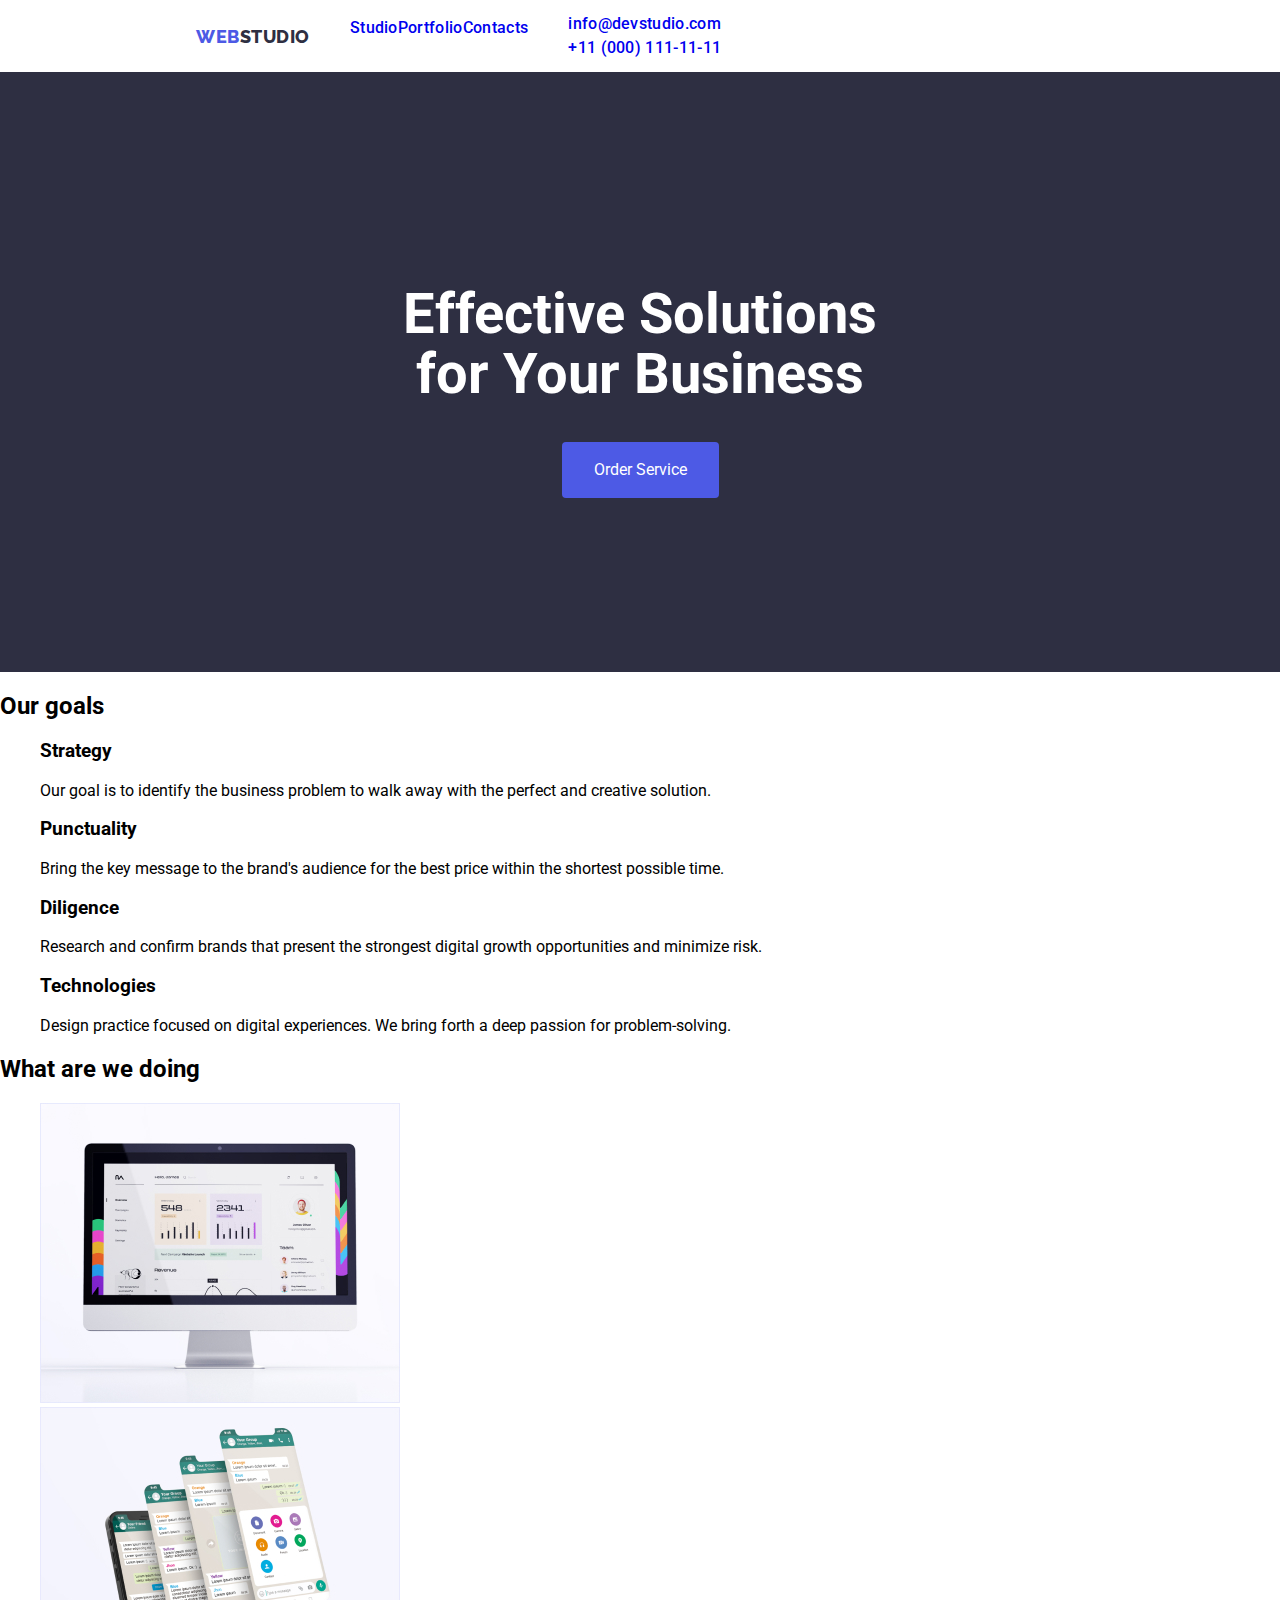
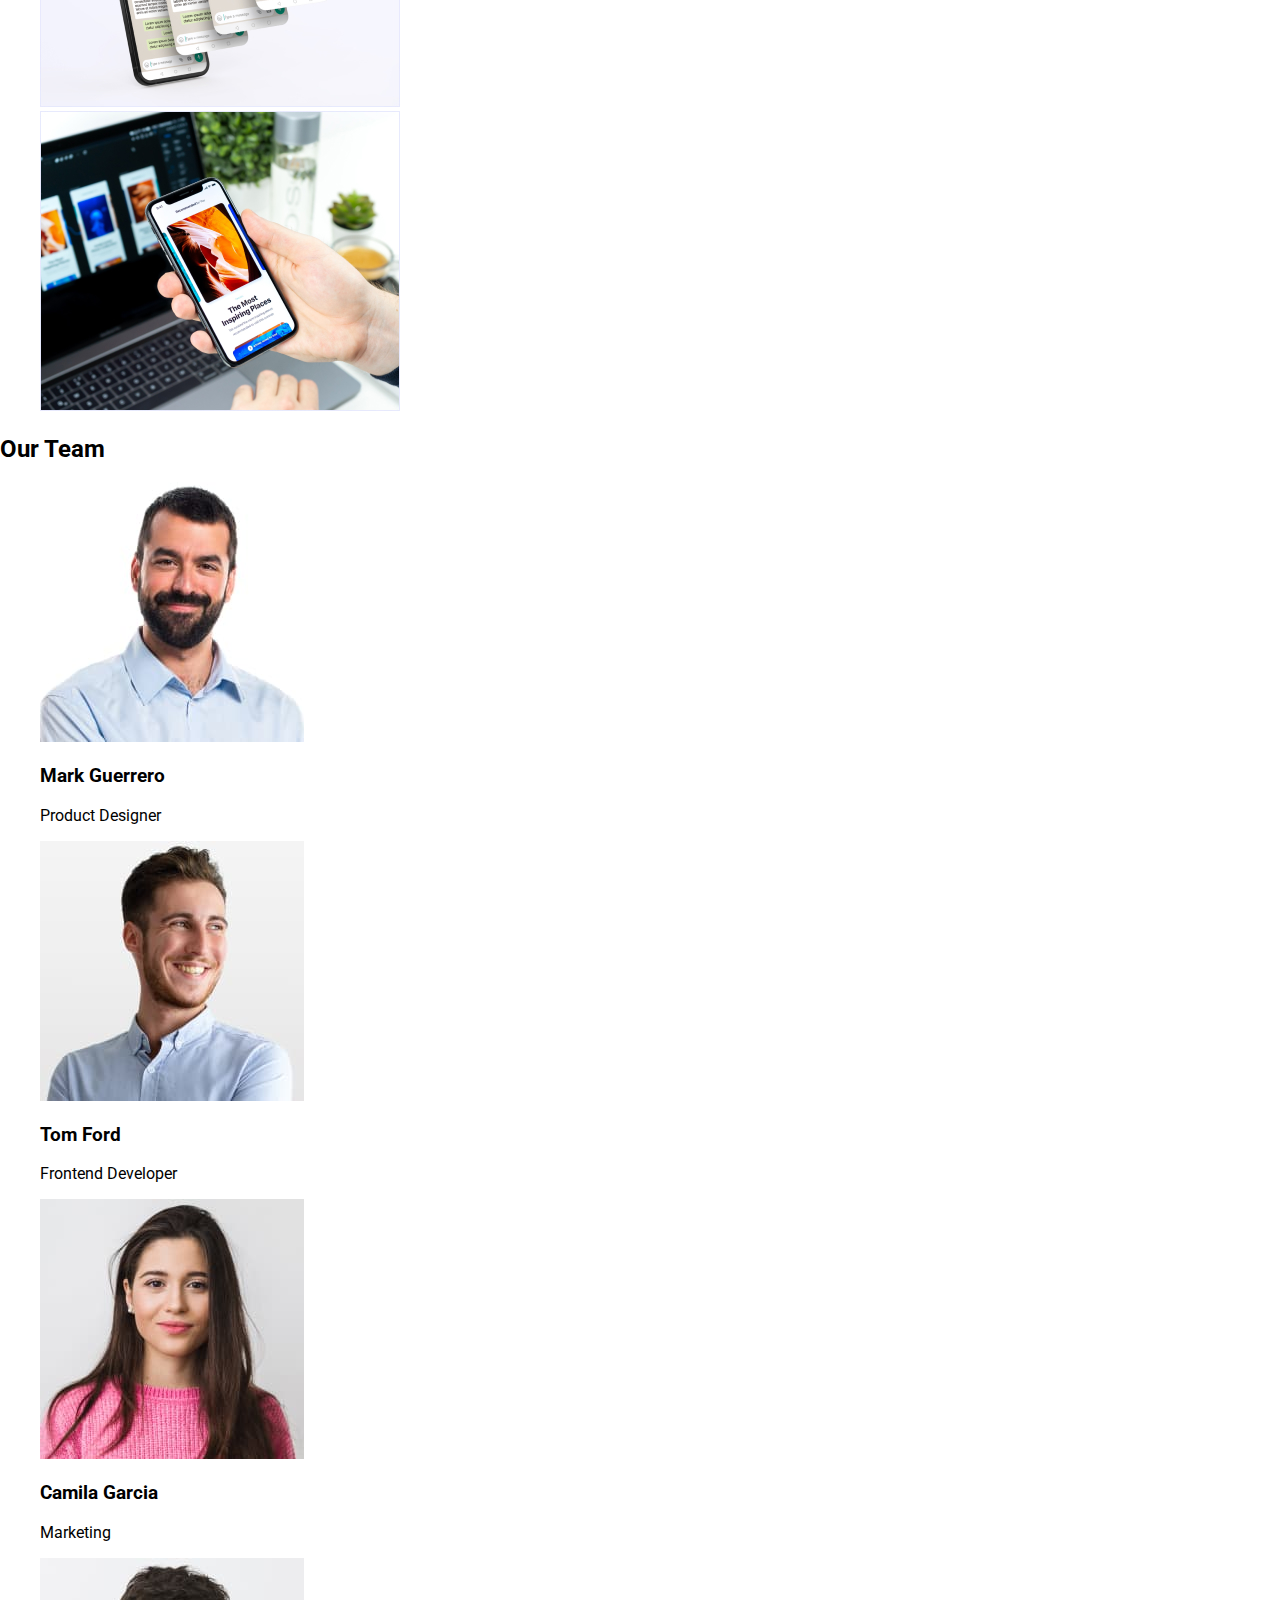
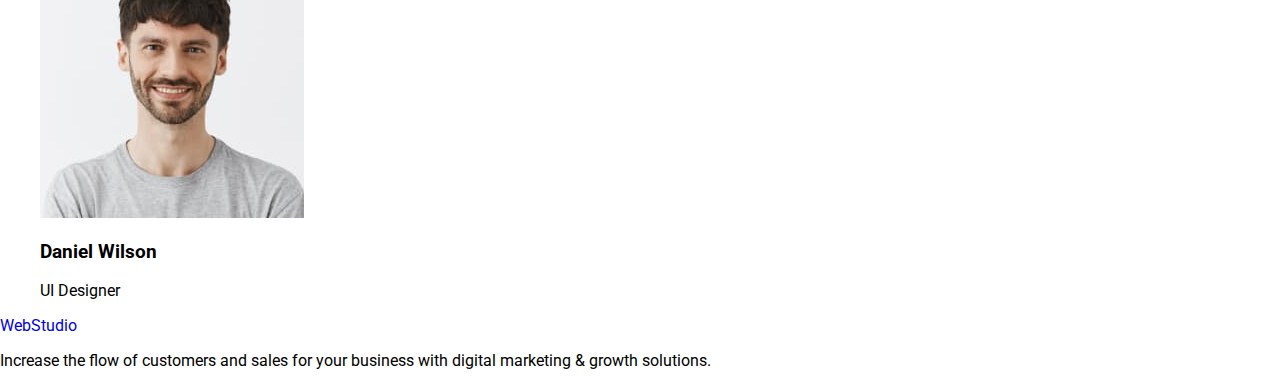
==== index.html @ 5fc112b1 "homework 2 first push" ====
<!DOCTYPE html>
<html lang="en">
  <head>
    <meta charset="UTF-8" />
    <meta name="viewport" content="width=device-width, initial-scale=1.0" />
    <meta name="description" content="Solutions for Your Business" />
    <meta name="keywords" content="business,strategy,solutions,webstudio" />
    <title>Webstudio</title>
    <link rel="preconnect" href="https://fonts.googleapis.com" />
    <link rel="preconnect" href="https://fonts.gstatic.com" crossorigin />
    <link
      href="https://fonts.googleapis.com/css2?family=Raleway:wght@800&family=Roboto:wght@400;500&display=swap"
      rel="stylesheet"
    />
    <link rel="stylesheet" href="./css/styles.css" />
  </head>
  <body>
    <header>
      <!--Navigation bar-->
      <nav>
        <div class="logo">
          <a href="./index.html" <span class="first-half">WEB</span><span class="second-half">STUDIO</span></a>
        </div>
        <ul class="nav-list">
          <li><a class="nav-list-item" href="#">Studio</a></li>
          <li><a class="nav-list-item" href="./portfolio.html">Portfolio</a></li>
          <li><a class="nav-list-item" href="#">Contacts</a></li>
        </ul>
      </nav>
      <address>
        <ul>
          <li>
            <a class="nav-link" href="mailto:info@devstudio.com"
              >info@devstudio.com</a
            >
          </li>
          <li>
            <a class="nav-link" href="tel:+110001111111">+11 (000) 111-11-11</a>
          </li>
        </ul>
      </address>
    </header>
    <main>
      <!--section one is Hero content -->
      <section class="hero-content">
        <h1 class="hero-content">Effective Solutions for Your Business</h1>
        <button class="hero-content" type="button">Order Service</button>
      </section>
      <!--section 2-->
      <section>
        <h2>Our goals</h2>
        <ul>
          <li>
            <h3>Strategy</h3>
            <p>
              Our goal is to identify the business problem to walk away with the
              perfect and creative solution.
            </p>
          </li>
          <li>
            <h3>Punctuality</h3>
            <p>
              Bring the key message to the brand's audience for the best price
              within the shortest possible time.
            </p>
          </li>
          <li>
            <h3>Diligence</h3>
            <p>
              Research and confirm brands that present the strongest digital
              growth opportunities and minimize risk.
            </p>
          </li>
          <li>
            <h3>Technologies</h3>
            <p>
              Design practice focused on digital experiences. We bring forth a
              deep passion for problem-solving.
            </p>
          </li>
        </ul>
      </section>
      <!--Section 3-->
      <section>
        <h2>What are we doing</h2>
        <ul>
          <li>
            <img
              src="./images/monitor.jpeg.jpg"
              alt="single monitor"
              width="360"
              height="300"
            />
          </li>
          <li>
            <img
              src="./images/phones.jpeg.jpg"
              alt="cellphone"
              width="360"
              height="300"
            />
          </li>
          <li>
            <img
              src="./images/img.jpeg.jpg"
              alt="laptop and phone"
              width="360"
              height="300"
            />
          </li>
        </ul>
      </section>
      <!--section 4 -describing team members-->
      <section>
        <h2>Our Team</h2>
        <ul>
          <li>
            <img
              src="./images/img1.jpg"
              alt="Mark Guerrero"
              width="264"
              height="260"
            />
            <h3>Mark Guerrero</h3>
            <p>Product Designer</p>
          </li>
          <li>
            <img
              src="./images/img2.jpg"
              alt="Tom Ford"
              width="264"
              height="260"
            />
            <h3>Tom Ford</h3>
            <p>Frontend Developer</p>
          </li>
          <li>
            <img
              src="./images/img3.jpg"
              alt="Camila Garcia"
              width="264"
              height="260"
            />
            <h3>Camila Garcia</h3>
            <p>Marketing</p>
          </li>
          <li>
            <img
              src="./images/img4.jpg"
              alt="Daniel Wilson"
              width="264"
              height="260"
            />
            <h3>Daniel Wilson</h3>
            <p>UI Designer</p>
          </li>
        </ul>
      </section>
    </main>
    <footer>
      <a href="./index.html">WebStudio</a>
      <p>
        Increase the flow of customers and sales for your business with digital
        marketing & growth solutions.
      </p>
    </footer>
  </body>
</html>
---- css/styles.css ----
:root {
  --text-font-family: "Roboto", sans-serif;
  --header-font-family: "Raleway", sans-serif;
  --iris-color: #4d5ae5;
  --navy-blue-color: #2e2f42;
}

/*Global syles*/
body {
  margin: 0;
  font-family: var(--text-font-family);
}

button {
  font-family: var(--text-font-family);
}

ul {
  list-style-type: none;
}

a {
  text-decoration: none;
}

header {
  display: flex;
  align-items: center;
  padding: 0 calc((100vw - 1200px) / 2);
  height: 72px;
}
nav {
  display: flex;
}

nav ul {
  display: flex;
  margin-left: auto;
  justify-content: space-between;
}

.nav-list-item {
  display: inline-flex;
  gap: 40px;
}

.first-half {
  color: var(--IRIS, #4d5ae5);
  font-family: Raleway;
  font-size: 18px;
  font-style: normal;
  font-weight: 800;
  line-height: 21px; /* 116.667% */
  letter-spacing: 0.54px;
  text-transform: uppercase;
}
.second-half {
  color: var(--NAVY-BLUE, #2e2f42);
  font-family: Raleway;
  font-size: 18px;
  font-style: normal;
  font-weight: 800;
  line-height: 21px; /* 116.667% */
  letter-spacing: 0.54px;
  text-transform: uppercase;
}
.nav-list {
  list-style: none;
  color: var(--NAVY-BLUE, #2e2f42);
  /* Body Medium */
  font-family: Roboto;
  font-size: 16px;
  font-style: normal;
  font-weight: 500;
  line-height: 24px; /* 150% */
  letter-spacing: 0.32px;
}

address {
  margin: left;
}

.nav-link:hover {
  color: var(--iris-color);
}

.nav-link {
  font-family: Roboto;
  font-size: 16px;
  font-style: normal;
  font-weight: 500;
  line-height: 24px; /* 150% */
  letter-spacing: 0.32px;
  cursor: pointer;
}

section.hero-content {
  height: 600px;
  background-color: var(--navy-blue-color);
  display: flex;
  flex-direction: column;
  justify-content: center;
  align-items: center;
}

h1.hero-content {
  color: #fff;
  text-align: center;
  width: 496px;
  font-size: 56px;
  line-height: 60px;
}

button.hero-content {
  padding: 16px 32px 16px 32px;
  font-size: 16px;
  line-height: 24px;
  background-color: var(--iris-color);
  border: 0;
  color: #fff;
  border-radius: 4px;
  cursor: pointer;
}

.logo {
  text-transform: uppercase;
  text-align: center;
  margin-left: 156px;
  margin-top: 25.5px;
  margin-bottom: 25.5px;
}
.web {
  color: var(--iris-color);
}
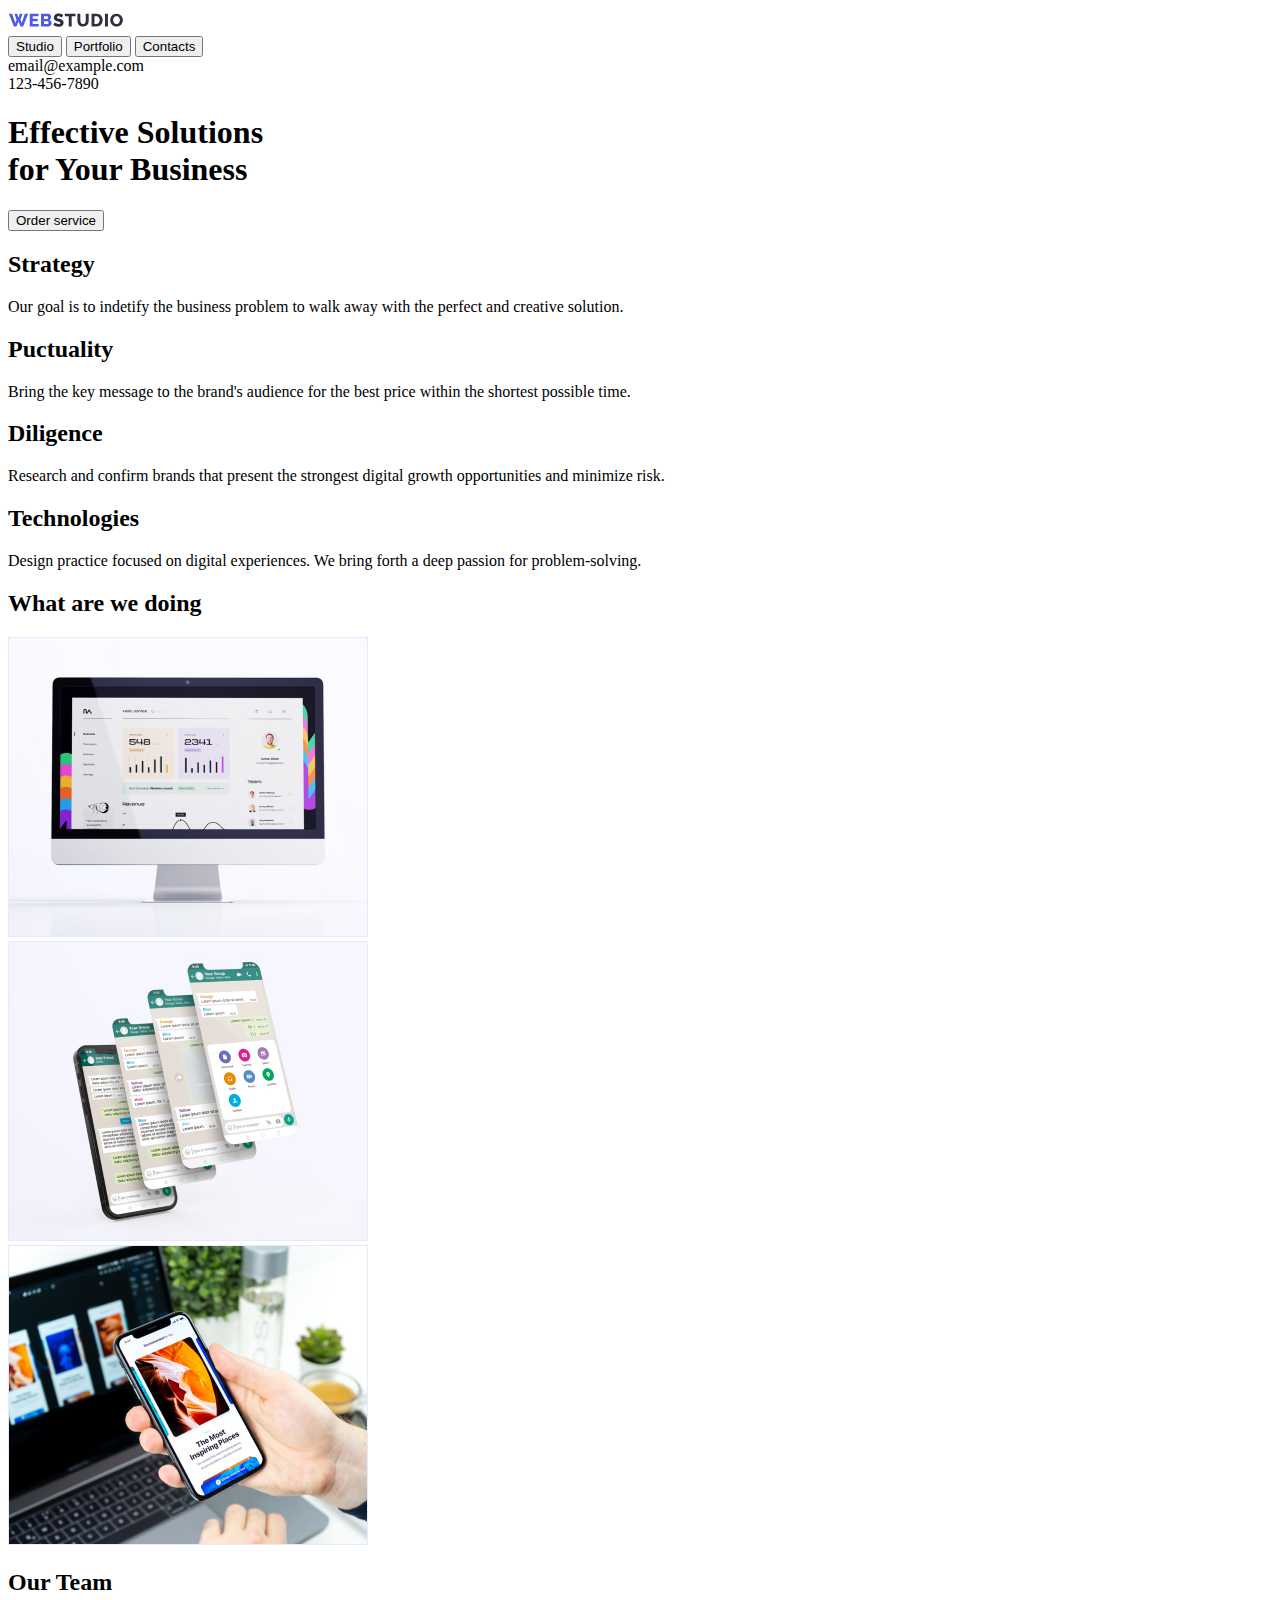
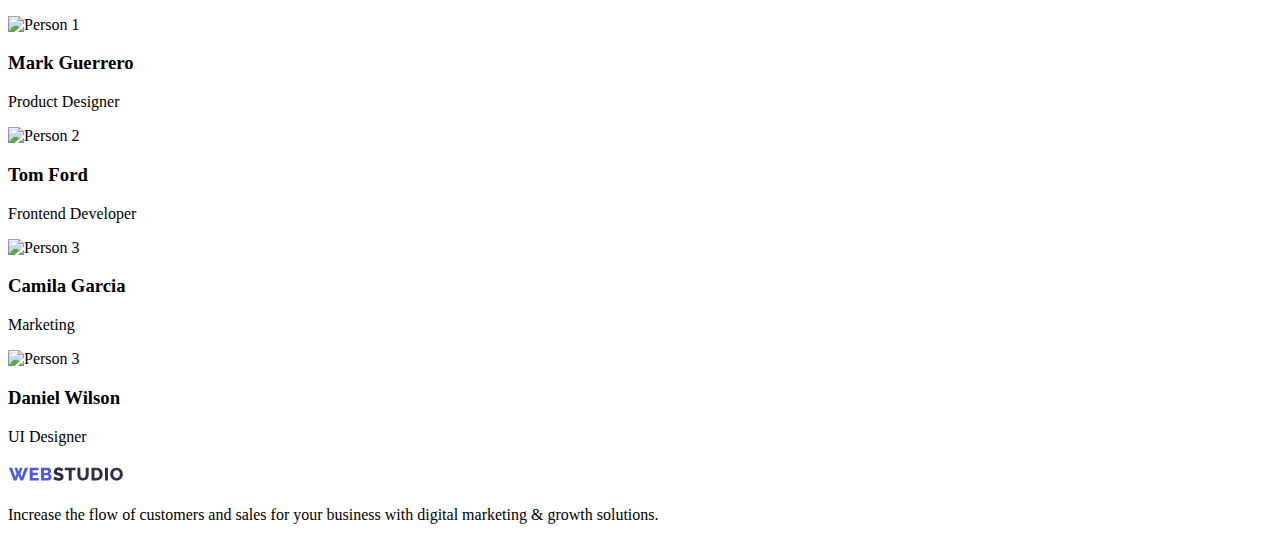
==== commit db324234: "last commit" ====
--- a/index.html
+++ b/index.html
@@ -3,166 +3,131 @@
   <head>
     <meta charset="UTF-8" />
     <meta name="viewport" content="width=device-width, initial-scale=1.0" />
-    <meta name="description" content="Solutions for Your Business" />
-    <meta name="keywords" content="business,strategy,solutions,webstudio" />
-    <title>Webstudio</title>
-    <link rel="preconnect" href="https://fonts.googleapis.com" />
-    <link rel="preconnect" href="https://fonts.gstatic.com" crossorigin />
-    <link
-      href="https://fonts.googleapis.com/css2?family=Raleway:wght@800&family=Roboto:wght@400;500&display=swap"
-      rel="stylesheet"
-    />
-    <link rel="stylesheet" href="./css/styles.css" />
+    <link rel="stylesheet" href="style.css" />
+    <!-- Link to your CSS file -->
+    <title>Your Website</title>
   </head>
+
   <body>
     <header>
-      <!--Navigation bar-->
-      <nav>
-        <div class="logo">
-          <a href="./index.html" <span class="first-half">WEB</span><span class="second-half">STUDIO</span></a>
+      <div class="logo">
+        <!-- Your logo goes here -->
+        <img src="./images/logo.svg" alt="Logo" />
+      </div>
+      <div class="buttons">
+        <button>Studio</button>
+        <button>Portfolio</button>
+        <button>Contacts</button>
+      </div>
+      <div class="contact-info">
+        <div class="email">email@example.com</div>
+        <div class="phone">123-456-7890</div>
+      </div>
+    </header>
+
+    <section class="hero-section">
+      <div class="hero-content">
+        <h1>
+          <span>Effective Solutions</span><br />
+          <span>for Your Business</span>
+        </h1>
+        <button class="order-button">Order service</button>
+      </div>
+    </section>
+
+    <main>
+      <section class="mid-section">
+        <section>
+          <h2>Strategy</h2>
+          <p>
+            Our goal is to indetify the business problem to walk away with the
+            perfect and creative solution.
+          </p>
+        </section>
+
+        <section>
+          <h2>Puctuality</h2>
+          <p>
+            Bring the key message to the brand's audience for the best price
+            within the shortest possible time.
+          </p>
+        </section>
+
+        <section>
+          <h2>Diligence</h2>
+          <p>
+            Research and confirm brands that present the strongest digital
+            growth opportunities and minimize risk.
+          </p>
+        </section>
+
+        <section>
+          <h2>Technologies</h2>
+          <p>
+            Design practice focused on digital experiences. We bring forth a
+            deep passion for problem-solving.
+          </p>
+        </section>
+      </section>
+
+      <section class="what-we-do-section">
+        <h2>What are we doing</h2>
+      </section>
+
+      <section class="image-section">
+        <div class="image-container">
+          <img src="./images/monitor.jpeg.jpg" alt="Image 1" />
         </div>
-        <ul class="nav-list">
-          <li><a class="nav-list-item" href="#">Studio</a></li>
-          <li><a class="nav-list-item" href="./portfolio.html">Portfolio</a></li>
-          <li><a class="nav-list-item" href="#">Contacts</a></li>
-        </ul>
-      </nav>
-      <address>
-        <ul>
-          <li>
-            <a class="nav-link" href="mailto:info@devstudio.com"
-              >info@devstudio.com</a
-            >
-          </li>
-          <li>
-            <a class="nav-link" href="tel:+110001111111">+11 (000) 111-11-11</a>
-          </li>
-        </ul>
-      </address>
-    </header>
-    <main>
-      <!--section one is Hero content -->
-      <section class="hero-content">
-        <h1 class="hero-content">Effective Solutions for Your Business</h1>
-        <button class="hero-content" type="button">Order Service</button>
+        <div class="image-container">
+          <img src="./images/phones.jpeg.jpg" alt="Image 2" />
+        </div>
+        <div class="image-container">
+          <img src="./images/img.jpeg.jpg" alt="Image 3" />
+        </div>
       </section>
-      <!--section 2-->
-      <section>
-        <h2>Our goals</h2>
-        <ul>
-          <li>
-            <h3>Strategy</h3>
-            <p>
-              Our goal is to identify the business problem to walk away with the
-              perfect and creative solution.
-            </p>
-          </li>
-          <li>
-            <h3>Punctuality</h3>
-            <p>
-              Bring the key message to the brand's audience for the best price
-              within the shortest possible time.
-            </p>
-          </li>
-          <li>
-            <h3>Diligence</h3>
-            <p>
-              Research and confirm brands that present the strongest digital
-              growth opportunities and minimize risk.
-            </p>
-          </li>
-          <li>
-            <h3>Technologies</h3>
-            <p>
-              Design practice focused on digital experiences. We bring forth a
-              deep passion for problem-solving.
-            </p>
-          </li>
-        </ul>
-      </section>
-      <!--Section 3-->
-      <section>
-        <h2>What are we doing</h2>
-        <ul>
-          <li>
-            <img
-              src="./images/monitor.jpeg.jpg"
-              alt="single monitor"
-              width="360"
-              height="300"
-            />
-          </li>
-          <li>
-            <img
-              src="./images/phones.jpeg.jpg"
-              alt="cellphone"
-              width="360"
-              height="300"
-            />
-          </li>
-          <li>
-            <img
-              src="./images/img.jpeg.jpg"
-              alt="laptop and phone"
-              width="360"
-              height="300"
-            />
-          </li>
-        </ul>
-      </section>
-      <!--section 4 -describing team members-->
-      <section>
-        <h2>Our Team</h2>
-        <ul>
-          <li>
-            <img
-              src="./images/img1.jpg"
-              alt="Mark Guerrero"
-              width="264"
-              height="260"
-            />
+
+      <section class="our-team-section">
+        <div class="our-team-title">
+          <h2>Our Team</h2>
+        </div>
+        <section class="team-cards-section">
+          <div class="team-card">
+            <img src="./images/team1.jpg" alt="Person 1" />
             <h3>Mark Guerrero</h3>
             <p>Product Designer</p>
-          </li>
-          <li>
-            <img
-              src="./images/img2.jpg"
-              alt="Tom Ford"
-              width="264"
-              height="260"
-            />
+          </div>
+
+          <div class="team-card">
+            <img src="./images/team2.jpg" alt="Person 2" />
             <h3>Tom Ford</h3>
             <p>Frontend Developer</p>
-          </li>
-          <li>
-            <img
-              src="./images/img3.jpg"
-              alt="Camila Garcia"
-              width="264"
-              height="260"
-            />
+          </div>
+
+          <div class="team-card">
+            <img src="./images/team3.jpg" alt="Person 3" />
             <h3>Camila Garcia</h3>
             <p>Marketing</p>
-          </li>
-          <li>
-            <img
-              src="./images/img4.jpg"
-              alt="Daniel Wilson"
-              width="264"
-              height="260"
-            />
+          </div>
+
+          <div class="team-card">
+            <img src="./images/team4.jpg" alt="Person 3" />
             <h3>Daniel Wilson</h3>
             <p>UI Designer</p>
-          </li>
-        </ul>
+          </div>
+        </section>
       </section>
     </main>
+
     <footer>
-      <a href="./index.html">WebStudio</a>
-      <p>
-        Increase the flow of customers and sales for your business with digital
-        marketing & growth solutions.
-      </p>
+      <div class="footer-content">
+        <div class="footer-logo">
+          <img src="./images/logo.svg" alt="Footer Logo" />
+          <p>
+            Increase the flow of customers and sales for your business with
+            digital marketing & growth solutions.
+          </p>
+        </div>
+      </div>
     </footer>
   </body>
 </html>
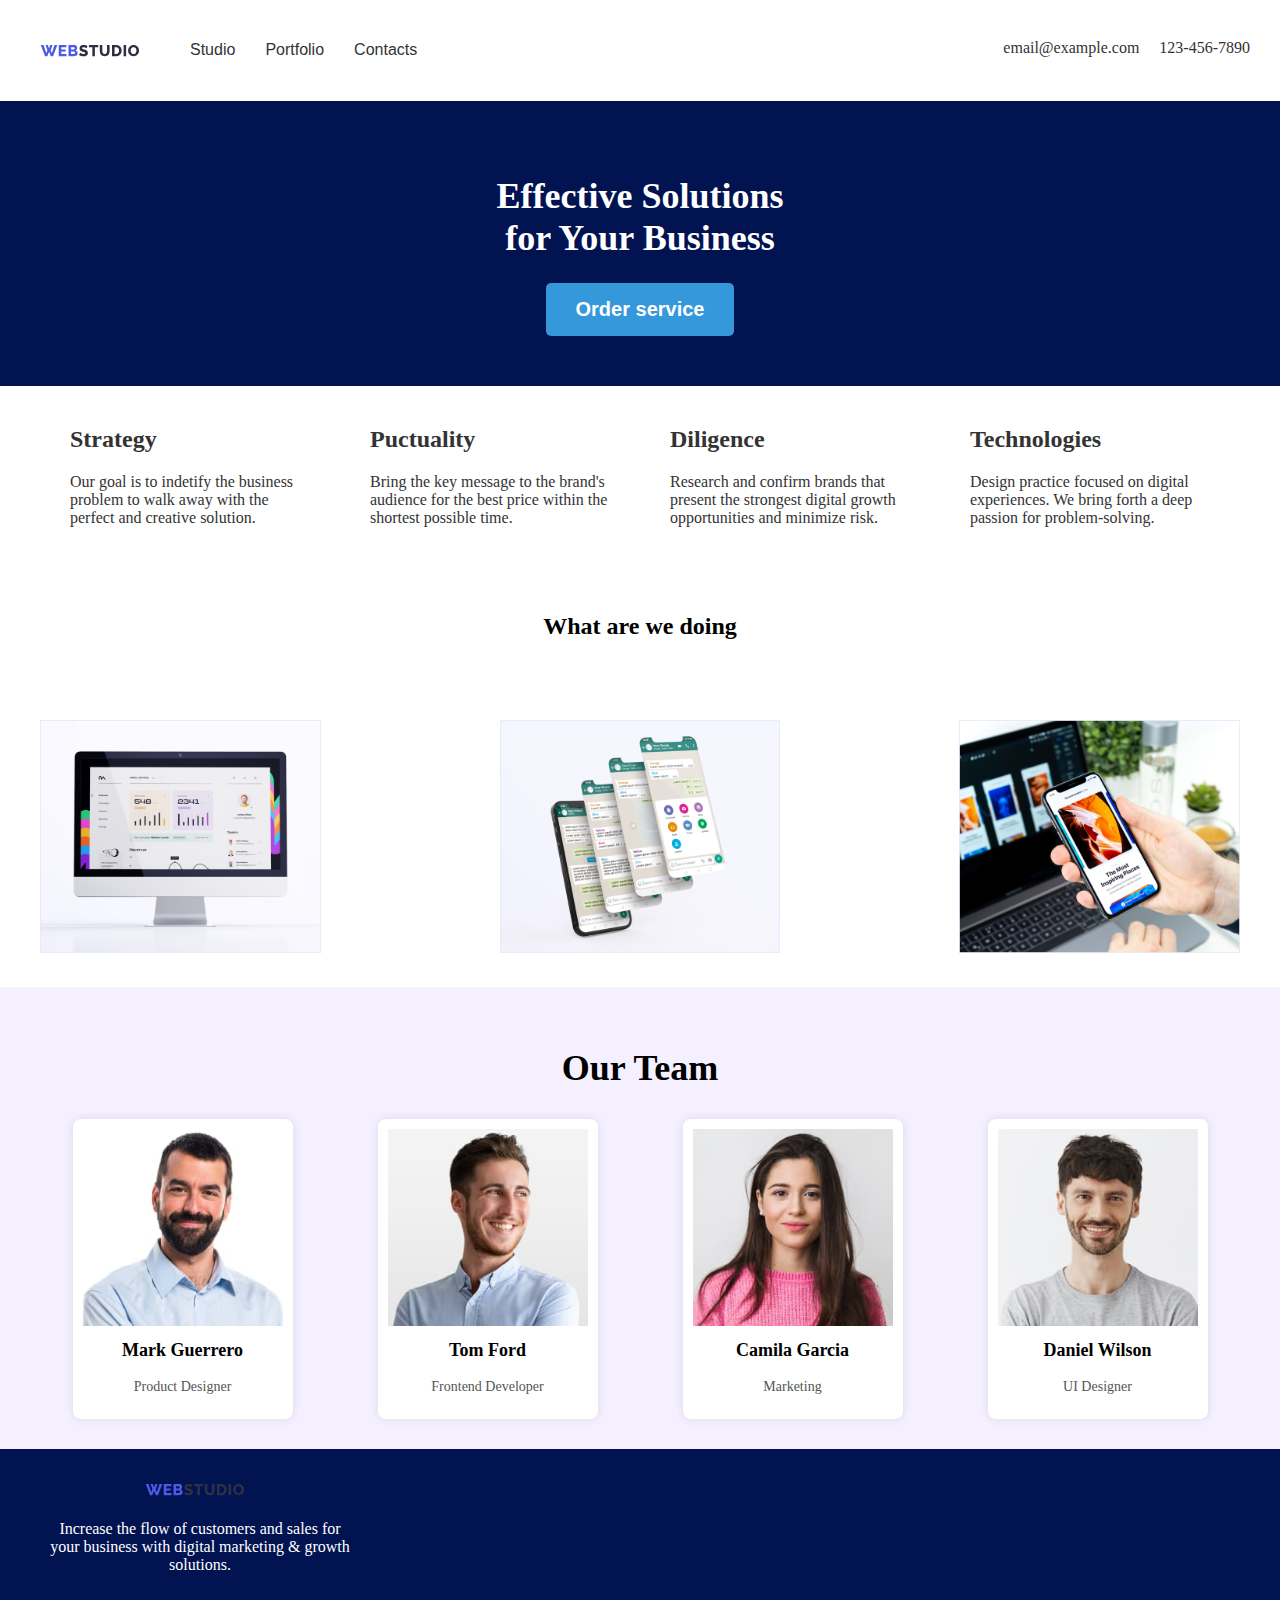
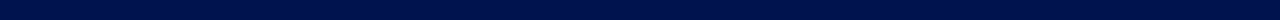
==== commit ca7955e6: "abcd" ====
--- a/index.html
+++ b/index.html
@@ -3,7 +3,7 @@
   <head>
     <meta charset="UTF-8" />
     <meta name="viewport" content="width=device-width, initial-scale=1.0" />
-    <link rel="stylesheet" href="style.css" />
+    <link rel="stylesheet" href="./css/styles.css" />
     <!-- Link to your CSS file -->
     <title>Your Website</title>
   </head>
--- a/css/styles.css
+++ b/css/styles.css
@@ -0,0 +1,240 @@
+body {
+  text-align: center;
+  margin: 0;
+}
+
+/*HEADER AREA STYLE*/
+header {
+  color: #fff;
+  padding: 10px;
+  display: flex;
+  justify-content: space-between;
+  align-items: center;
+}
+
+.logo {
+  display: flex; /* Make the logo and buttons flex containers */
+  align-items: center; /* Align items vertically in the logo container */
+  margin: 30px;
+}
+
+.logo img {
+  max-width: 100px;
+  margin-right: 10px; /* Add margin between logo and buttons */
+}
+
+.buttons {
+  display: flex;
+  margin-left: auto; /* Move the buttons to the center */
+}
+
+.buttons button {
+  margin-right: 10px;
+  background-color: #fff;
+  color: #333;
+  padding: 5px 10px;
+  border: none;
+  border-radius: 5px;
+  cursor: pointer;
+  font-family: Arial, Helvetica, sans-serif;
+  font-size: medium;
+}
+
+.buttons button:hover {
+  background-color: #3498db;
+  color: #fff;
+  transform: scale(1.1);
+}
+
+.contact-info {
+  text-align: right;
+  display: flex;
+  flex-grow: 1; /* Allow the contact info to take remaining space */
+  justify-content: flex-end; /* Align contact info to the right */
+}
+
+.email,
+.phone {
+  margin-bottom: 5px;
+  color: #333;
+  font-weight: 400;
+  margin-right: 20px;
+}
+
+/*HEADER AREA STYLE FINISH*/
+
+/*HERO SECTION AREA STYLE*/
+.hero-section {
+  background-color: rgb(1, 19, 81);
+  color: #fff;
+  padding: 50px 0;
+}
+
+.hero-content {
+  max-width: 800px;
+  margin: 0 auto;
+}
+
+.hero-content h1 {
+  font-size: 36px;
+  font-weight: bold;
+}
+
+.order-button {
+  background-color: #3498db;
+  color: #fff;
+  padding: 15px 30px;
+  border: none;
+  border-radius: 5px;
+  cursor: pointer;
+  font-size: 20px;
+  font-weight: bold;
+}
+
+.order-button:hover {
+  background-color: #2980b9;
+}
+
+/*HERO SECTION AREA STYLE FINISH*/
+
+/*MID SECTION AREA STYLE*/
+.mid-section {
+  display: flex;
+  justify-content: space-around;
+  flex-wrap: wrap;
+  max-width: 1200px;
+  margin: 0 auto;
+}
+
+.mid-section section {
+  width: 20%;
+  text-align: left;
+  margin: 10px;
+  color: #333;
+  padding: 10px;
+}
+
+/*MID SECTION AREA STYLE FINISH*/
+
+/*WHAT WE DO SECTION*/
+.what-we-do-section {
+  text-align: center;
+  padding: 30px;
+}
+
+.what-we-do-section h2 {
+  font-size: 24px;
+  font-weight: bold;
+}
+
+/*WHAT WE DO SECTION FINISH*/
+
+/*IMGAE SECTION STYLE*/
+.image-section {
+  display: flex;
+  justify-content: space-between;
+  margin-top: 30px;
+  /* Add some space between sections */
+  margin-right: 30px;
+  /* Add space on the right */
+  margin-left: 30px;
+  /* Add space on the left */
+  margin-bottom: 30px;
+}
+
+.image-container {
+  width: 23%;
+  /* Adjust the width as needed */
+  margin-right: 10px;
+  /* Add space on the right */
+  margin-left: 10px;
+  /* Add space on the left */
+}
+
+.image-container img {
+  width: 100%;
+  /* Make sure the image fills the container */
+}
+
+/*IMGAE SECTION STYLE END*/
+
+/*OUR TEAM SECTION STYLE*/
+.our-team-section {
+  background-color: #f5f0ff;
+  /* Very light purple background */
+  padding: 30px;
+  text-align: center;
+}
+
+.our-team-title {
+  margin: 30px;
+}
+
+.our-team-title h2 {
+  color: #000;
+  /* Black text color */
+  font-size: 36px;
+  font-weight: bold;
+}
+
+.team-cards-section {
+  display: flex;
+  justify-content: space-around;
+  margin-top: 20px;
+}
+
+.team-card {
+  width: 200px;
+  background-color: #fff;
+  /* White background for each card */
+  padding: 10px;
+  border-radius: 8px;
+  box-shadow: 0 0 10px rgba(0, 0, 0, 0.1);
+  /* Add a subtle shadow */
+}
+
+.team-card img {
+  width: 100%;
+}
+
+.team-card h3 {
+  margin-top: 10px;
+  font-size: 18px;
+  font-weight: bold;
+}
+
+.team-card p {
+  margin-top: 5px;
+  font-size: 14px;
+  color: #555;
+  /* Dark gray text color */
+}
+
+/*OUR TEAM SECTION STYLE END*/
+
+footer {
+  background-color: rgb(1, 19, 81); /* Black background color for the footer */
+  color: #fff; /* White text color */
+  padding: 20px;
+  text-align: center;
+}
+
+.footer-content {
+  display: flex;
+  justify-content: flex-start; /* Align items to the left */
+  align-items: flex-start; /* Align items to the top */
+  margin-left: 20px; /* Adjust the left margin as needed */
+  padding: 10px; /* Add padding for spacing within the box */
+  max-width: 300px; /* Set a maximum width for the box */
+}
+
+.footer-logo img {
+  max-width: 100px; /* Adjust the size of the logo */
+  margin-right: 10px; /* Add space between logo and text */
+}
+
+.footer-text p {
+  font-size: 14px;
+  margin: 0;
+  word-wrap: break-word; /* Allow the text to wrap within the box */
+}
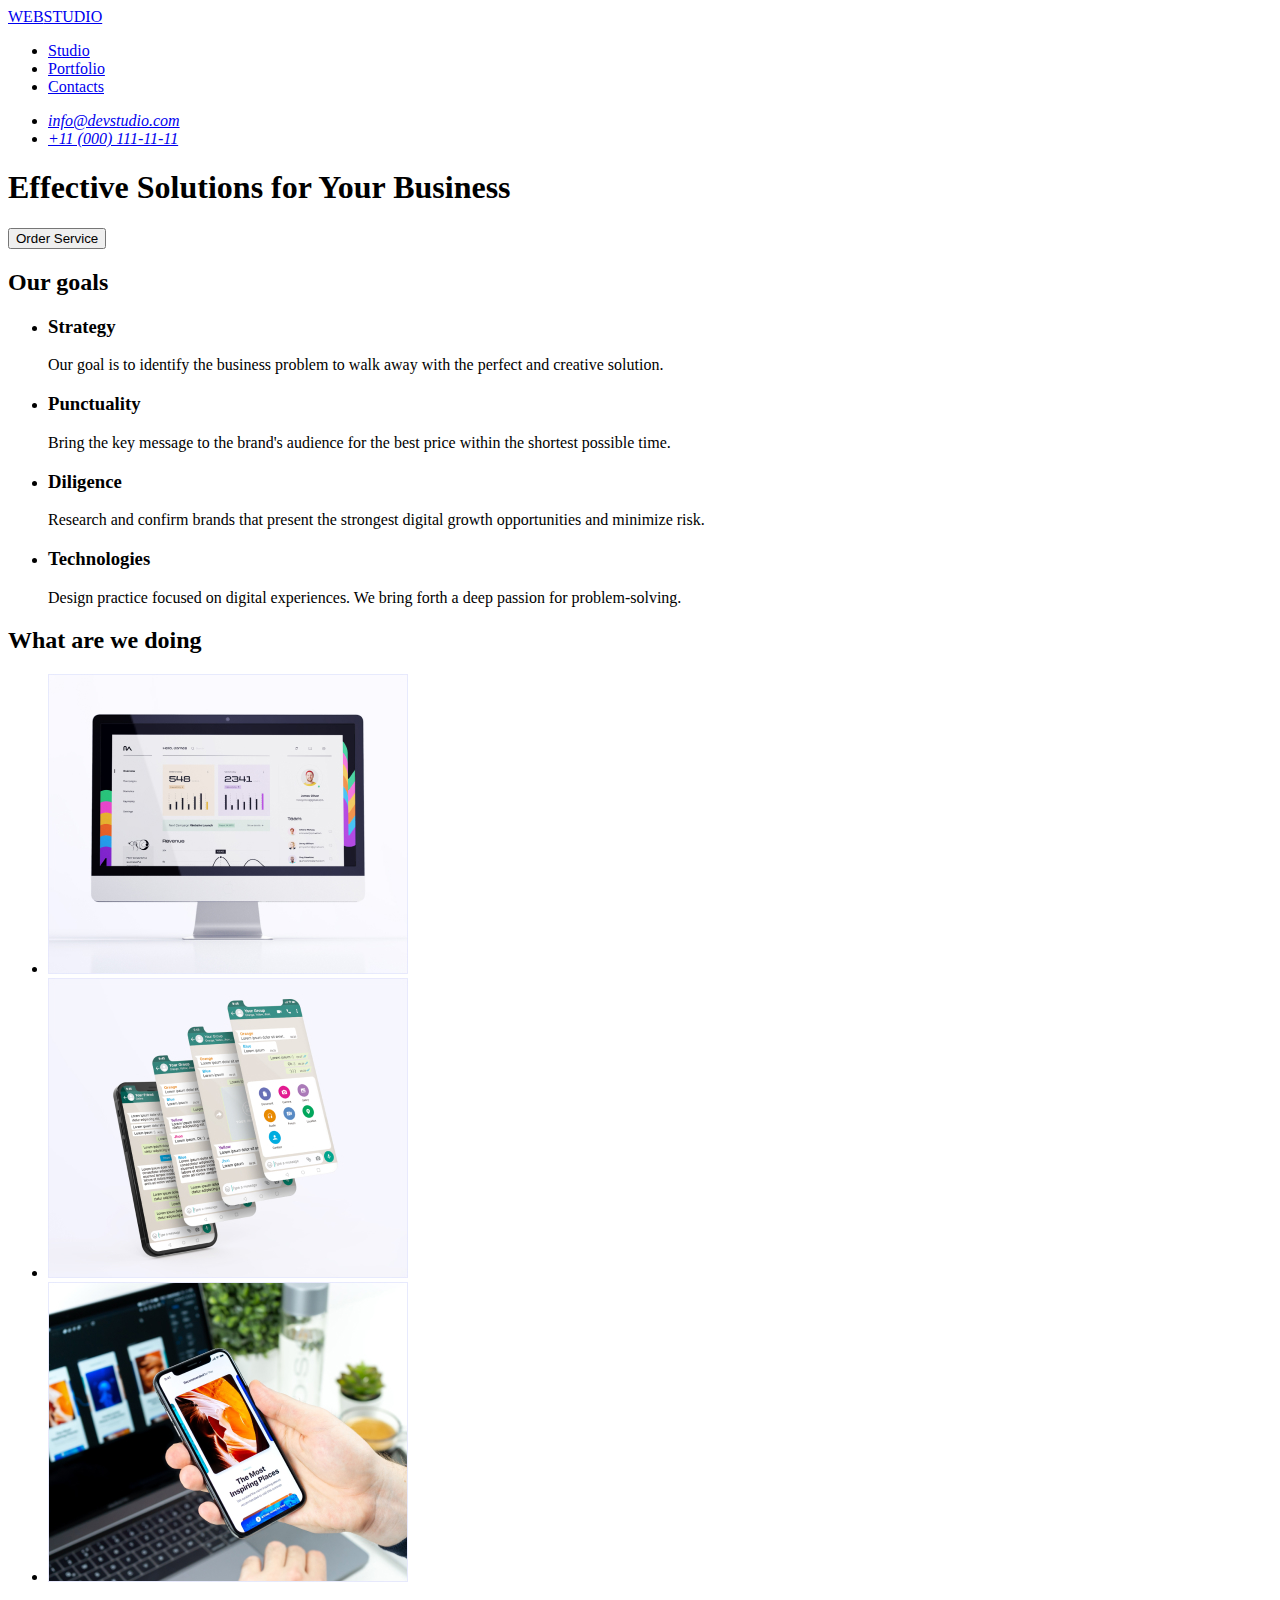
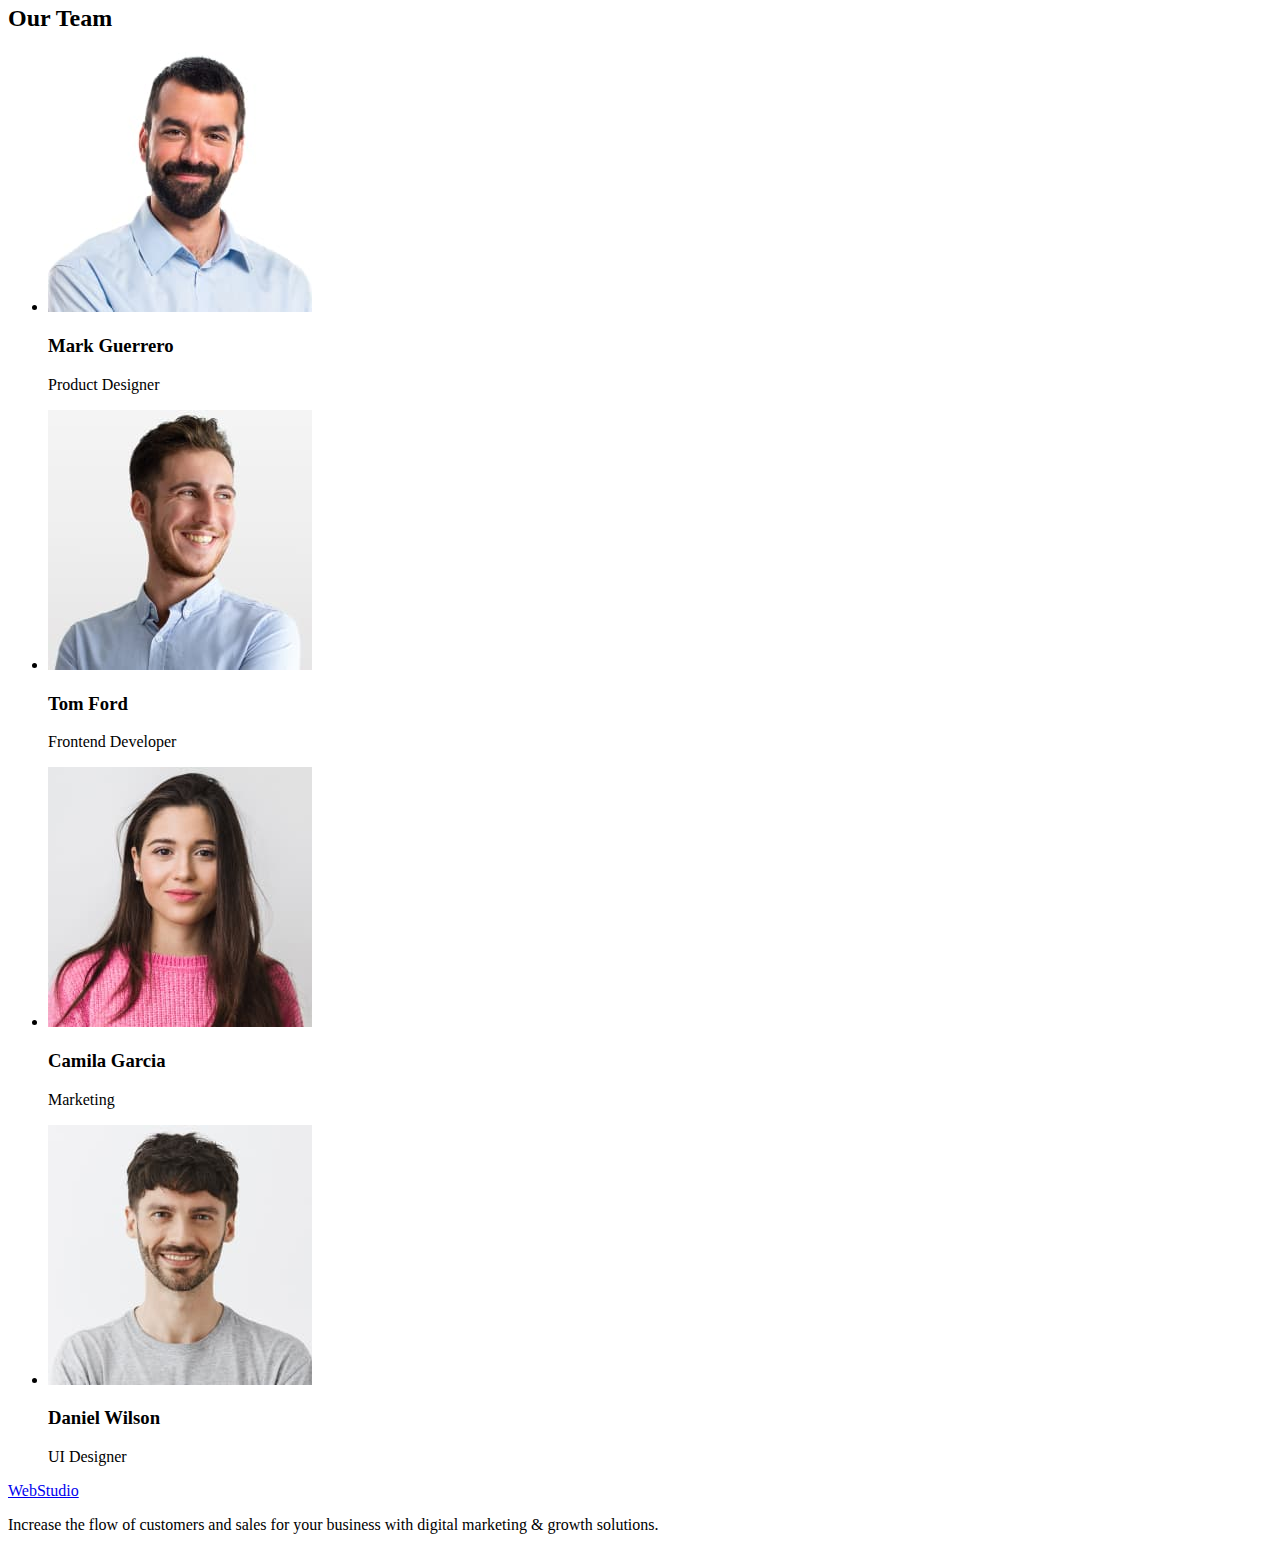
==== commit d1fc6929: "white" ====
--- a/index.html
+++ b/index.html
@@ -3,131 +3,171 @@
   <head>
     <meta charset="UTF-8" />
     <meta name="viewport" content="width=device-width, initial-scale=1.0" />
+    <meta name="description" content="Solutions for Your Business" />
+    <meta name="keywords" content="business,strategy,solutions,webstudio" />
+    <title>Webstudio</title>
+    <link rel="preconnect" href="https://fonts.googleapis.com" />
+    <link rel="preconnect" href="https://fonts.gstatic.com" crossorigin />
+    <link
+      href="https://fonts.googleapis.com/css2?family=Raleway:wght@800&family=Roboto:wght@400;500&display=swap"
+      rel="stylesheet"
+    />
     <link rel="stylesheet" href="./css/styles.css" />
-    <!-- Link to your CSS file -->
-    <title>Your Website</title>
   </head>
-
   <body>
     <header>
-      <div class="logo">
-        <!-- Your logo goes here -->
-        <img src="./images/logo.svg" alt="Logo" />
-      </div>
-      <div class="buttons">
-        <button>Studio</button>
-        <button>Portfolio</button>
-        <button>Contacts</button>
-      </div>
-      <div class="contact-info">
-        <div class="email">email@example.com</div>
-        <div class="phone">123-456-7890</div>
-      </div>
+      <!--Navigation bar-->
+      <nav>
+        <div class="logo">
+          <a href="./index.html"
+            ><span class="first-half">WEB</span
+            ><span class="second-half">STUDIO</span></a
+          >
+        </div>
+        <ul class="nav-list">
+          <li><a class="nav-list-item" href="#">Studio</a></li>
+          <li>
+            <a class="nav-list-item" href="./portfolio.html">Portfolio</a>
+          </li>
+          <li><a class="nav-list-item" href="#">Contacts</a></li>
+        </ul>
+      </nav>
+      <address>
+        <ul>
+          <li>
+            <a class="nav-link" href="mailto:info@devstudio.com"
+              >info@devstudio.com</a
+            >
+          </li>
+          <li>
+            <a class="nav-link" href="tel:+110001111111">+11 (000) 111-11-11</a>
+          </li>
+        </ul>
+      </address>
     </header>
-
-    <section class="hero-section">
-      <div class="hero-content">
-        <h1>
-          <span>Effective Solutions</span><br />
-          <span>for Your Business</span>
-        </h1>
-        <button class="order-button">Order service</button>
-      </div>
-    </section>
-
     <main>
-      <section class="mid-section">
-        <section>
-          <h2>Strategy</h2>
-          <p>
-            Our goal is to indetify the business problem to walk away with the
-            perfect and creative solution.
-          </p>
-        </section>
-
-        <section>
-          <h2>Puctuality</h2>
-          <p>
-            Bring the key message to the brand's audience for the best price
-            within the shortest possible time.
-          </p>
-        </section>
-
-        <section>
-          <h2>Diligence</h2>
-          <p>
-            Research and confirm brands that present the strongest digital
-            growth opportunities and minimize risk.
-          </p>
-        </section>
-
-        <section>
-          <h2>Technologies</h2>
-          <p>
-            Design practice focused on digital experiences. We bring forth a
-            deep passion for problem-solving.
-          </p>
-        </section>
+      <!--section one is Hero content -->
+      <section class="hero-content">
+        <h1 class="hero-content">Effective Solutions for Your Business</h1>
+        <button class="hero-content" type="button">Order Service</button>
       </section>
-
-      <section class="what-we-do-section">
+      <!--section 2-->
+      <section class="our-goals">
+        <h2>Our goals</h2>
+        <ul>
+          <li class="list-goals">
+            <h3>Strategy</h3>
+            <p>
+              Our goal is to identify the business problem to walk away with the
+              perfect and creative solution.
+            </p>
+          </li>
+          <li>
+            <h3>Punctuality</h3>
+            <p>
+              Bring the key message to the brand's audience for the best price
+              within the shortest possible time.
+            </p>
+          </li>
+          <li>
+            <h3>Diligence</h3>
+            <p>
+              Research and confirm brands that present the strongest digital
+              growth opportunities and minimize risk.
+            </p>
+          </li>
+          <li>
+            <h3>Technologies</h3>
+            <p>
+              Design practice focused on digital experiences. We bring forth a
+              deep passion for problem-solving.
+            </p>
+          </li>
+        </ul>
+      </section>
+      <!--Section 3-->
+      <section>
         <h2>What are we doing</h2>
+        <ul>
+          <li>
+            <img
+              src="./images/monitor.jpeg.jpg"
+              alt="single monitor"
+              width="360"
+              height="300"
+            />
+          </li>
+          <li>
+            <img
+              src="./images/phones.jpeg.jpg"
+              alt="cellphone"
+              width="360"
+              height="300"
+            />
+          </li>
+          <li>
+            <img
+              src="./images/img.jpeg.jpg"
+              alt="laptop and phone"
+              width="360"
+              height="300"
+            />
+          </li>
+        </ul>
       </section>
-
-      <section class="image-section">
-        <div class="image-container">
-          <img src="./images/monitor.jpeg.jpg" alt="Image 1" />
-        </div>
-        <div class="image-container">
-          <img src="./images/phones.jpeg.jpg" alt="Image 2" />
-        </div>
-        <div class="image-container">
-          <img src="./images/img.jpeg.jpg" alt="Image 3" />
-        </div>
-      </section>
-
-      <section class="our-team-section">
-        <div class="our-team-title">
-          <h2>Our Team</h2>
-        </div>
-        <section class="team-cards-section">
-          <div class="team-card">
-            <img src="./images/team1.jpg" alt="Person 1" />
+      <!--section 4 -describing team members-->
+      <section>
+        <h2>Our Team</h2>
+        <ul>
+          <li>
+            <img
+              src="./images/img1.jpg"
+              alt="Mark Guerrero"
+              width="264"
+              height="260"
+            />
             <h3>Mark Guerrero</h3>
             <p>Product Designer</p>
-          </div>
-
-          <div class="team-card">
-            <img src="./images/team2.jpg" alt="Person 2" />
+          </li>
+          <li>
+            <img
+              src="./images/img2.jpg"
+              alt="Tom Ford"
+              width="264"
+              height="260"
+            />
             <h3>Tom Ford</h3>
             <p>Frontend Developer</p>
-          </div>
-
-          <div class="team-card">
-            <img src="./images/team3.jpg" alt="Person 3" />
+          </li>
+          <li>
+            <img
+              src="./images/img3.jpg"
+              alt="Camila Garcia"
+              width="264"
+              height="260"
+            />
             <h3>Camila Garcia</h3>
             <p>Marketing</p>
-          </div>
-
-          <div class="team-card">
-            <img src="./images/team4.jpg" alt="Person 3" />
+          </li>
+          <li>
+            <img
+              src="./images/img4.jpg"
+              alt="Daniel Wilson"
+              width="264"
+              height="260"
+            />
             <h3>Daniel Wilson</h3>
             <p>UI Designer</p>
-          </div>
-        </section>
+          </li>
+        </ul>
       </section>
     </main>
-
     <footer>
-      <div class="footer-content">
-        <div class="footer-logo">
-          <img src="./images/logo.svg" alt="Footer Logo" />
-          <p>
-            Increase the flow of customers and sales for your business with
-            digital marketing & growth solutions.
-          </p>
-        </div>
-      </div>
+      <a href="./index.html">WebStudio</a>
+      <p>
+        Increase the flow of customers and sales for your business with digital
+        marketing & growth solutions.
+      </p>
     </footer>
   </body>
 </html>
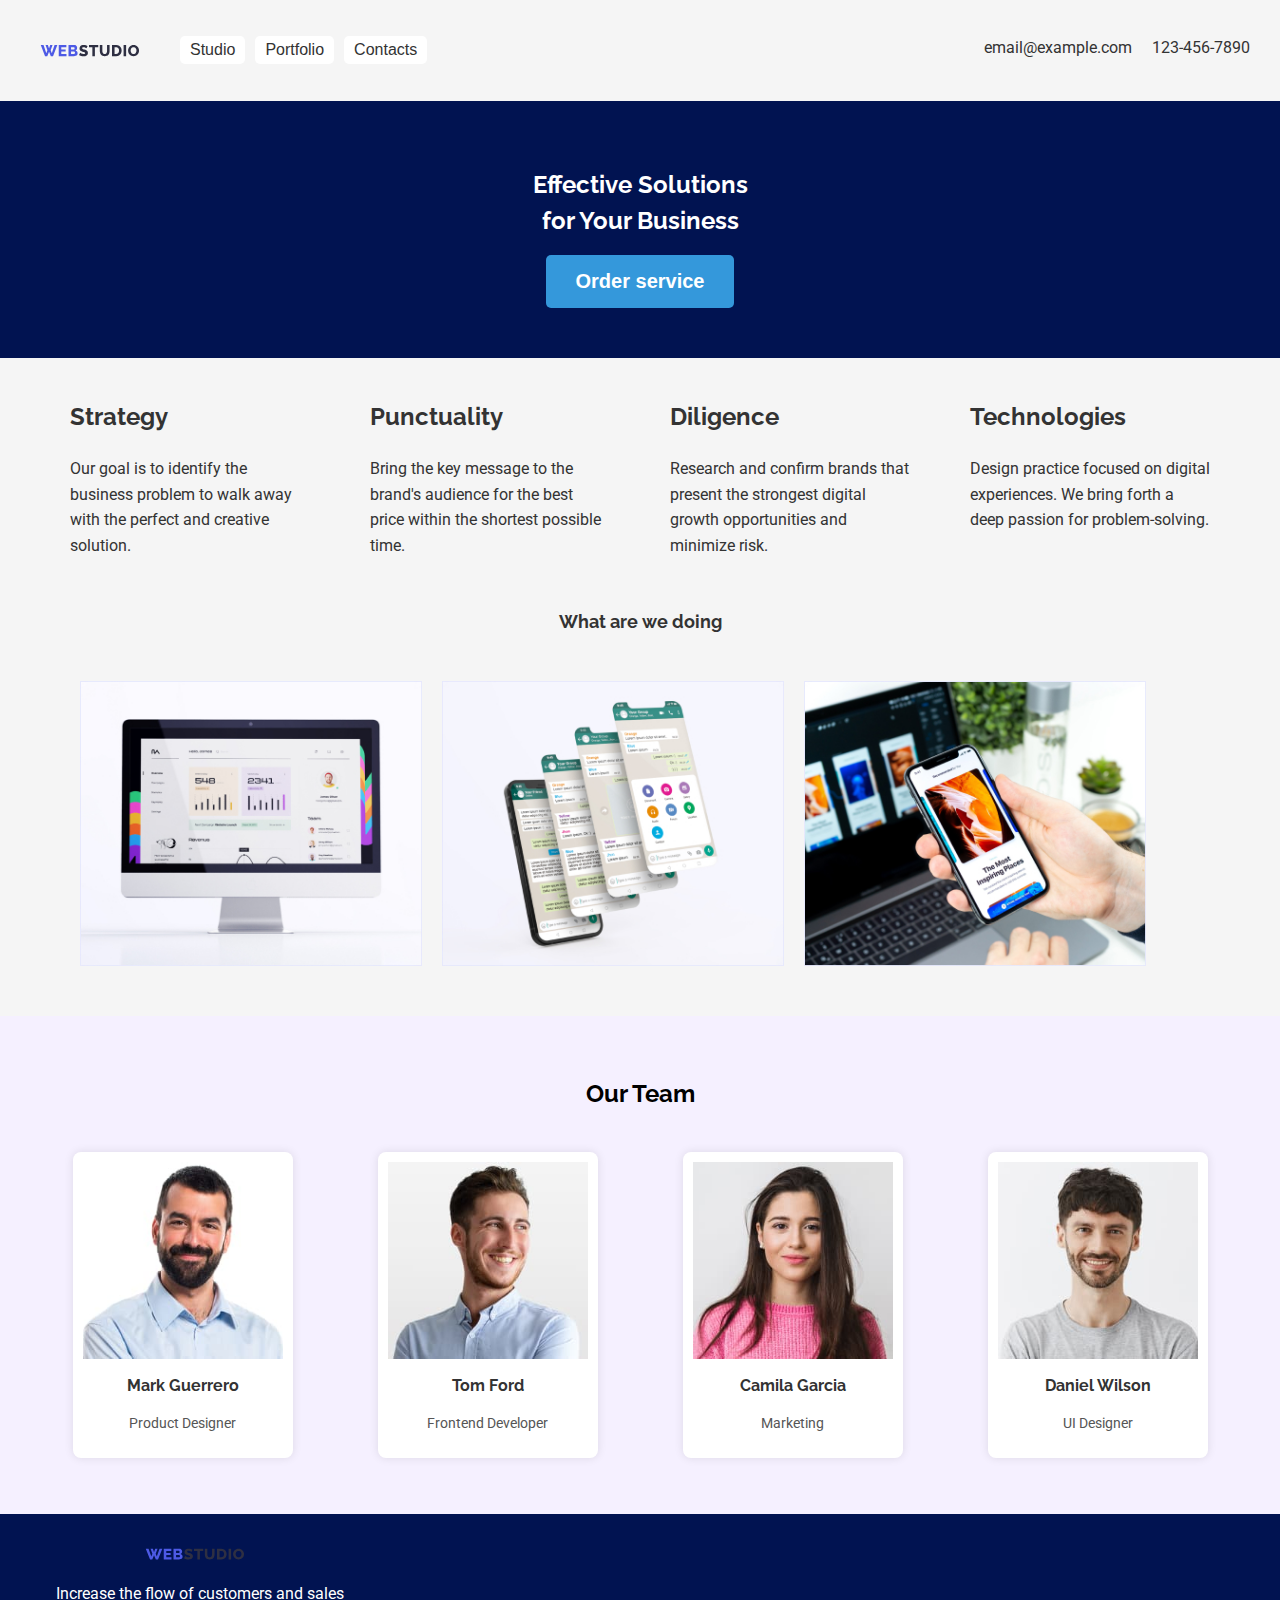
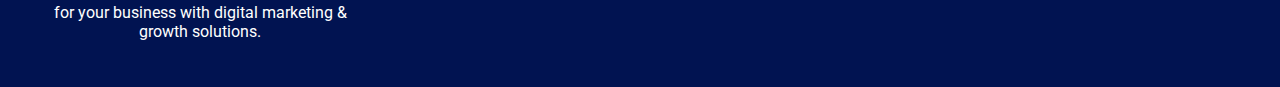
==== commit 69f70f81: "Updates" ====
--- a/index.html
+++ b/index.html
@@ -5,7 +5,7 @@
     <meta name="viewport" content="width=device-width, initial-scale=1.0" />
     <meta name="description" content="Solutions for Your Business" />
     <meta name="keywords" content="business,strategy,solutions,webstudio" />
-    <title>Webstudio</title>
+    <title class="title">WEBSTUDIO</title>
     <link rel="preconnect" href="https://fonts.googleapis.com" />
     <link rel="preconnect" href="https://fonts.gstatic.com" crossorigin />
     <link
@@ -14,70 +14,62 @@
     />
     <link rel="stylesheet" href="./css/styles.css" />
   </head>
+
   <body>
     <header>
-      <!--Navigation bar-->
-      <nav>
-        <div class="logo">
-          <a href="./index.html"
-            ><span class="first-half">WEB</span
-            ><span class="second-half">STUDIO</span></a
-          >
-        </div>
-        <ul class="nav-list">
-          <li><a class="nav-list-item" href="#">Studio</a></li>
-          <li>
-            <a class="nav-list-item" href="./portfolio.html">Portfolio</a>
-          </li>
-          <li><a class="nav-list-item" href="#">Contacts</a></li>
-        </ul>
-      </nav>
-      <address>
+      <div class="logo">
+        <img src="./images/logo.svg" alt="Logo" />
+      </div>
+      <div class="buttons">
+        <a href="#" class="button-link">Studio</a>
+        <a href="./portfolio.html" class="button-link">Portfolio</a>
+        <a href="#" class="button-link">Contacts</a>
+      </div>
+      <div class="contact-info">
+        <div class="email">email@example.com</div>
+        <div class="phone">123-456-7890</div>
+      </div>
+    </header>
+
+    <section class="hero-section">
+      <div class="hero-content">
+        <h1>
+          <span>Effective Solutions</span><br />
+          <span>for Your Business</span>
+        </h1>
+        <button class="order-button">Order service</button>
+      </div>
+    </section>
+
+    <main>
+      <section class="mid-section">
         <ul>
           <li>
-            <a class="nav-link" href="mailto:info@devstudio.com"
-              >info@devstudio.com</a
-            >
-          </li>
-          <li>
-            <a class="nav-link" href="tel:+110001111111">+11 (000) 111-11-11</a>
-          </li>
-        </ul>
-      </address>
-    </header>
-    <main>
-      <!--section one is Hero content -->
-      <section class="hero-content">
-        <h1 class="hero-content">Effective Solutions for Your Business</h1>
-        <button class="hero-content" type="button">Order Service</button>
-      </section>
-      <!--section 2-->
-      <section class="our-goals">
-        <h2>Our goals</h2>
-        <ul>
-          <li class="list-goals">
-            <h3>Strategy</h3>
+            <h2>Strategy</h2>
             <p>
               Our goal is to identify the business problem to walk away with the
               perfect and creative solution.
             </p>
           </li>
+
           <li>
-            <h3>Punctuality</h3>
+            <h2>Punctuality</h2>
             <p>
               Bring the key message to the brand's audience for the best price
               within the shortest possible time.
             </p>
           </li>
+
           <li>
-            <h3>Diligence</h3>
+            <h2>Diligence</h2>
             <p>
               Research and confirm brands that present the strongest digital
               growth opportunities and minimize risk.
             </p>
           </li>
+
           <li>
-            <h3>Technologies</h3>
+            <h2>Technologies</h2>
             <p>
               Design practice focused on digital experiences. We bring forth a
               deep passion for problem-solving.
@@ -85,89 +77,72 @@
           </li>
         </ul>
       </section>
-      <!--Section 3-->
-      <section>
+
+      <section class="what-we-do-section">
         <h2>What are we doing</h2>
+      </section>
+
+      <section class="image-section">
         <ul>
           <li>
-            <img
-              src="./images/monitor.jpeg.jpg"
-              alt="single monitor"
-              width="360"
-              height="300"
-            />
+            <div class="image-container">
+              <img src="./images/monitor.jpeg.jpg" alt="Image 1" />
+            </div>
           </li>
           <li>
-            <img
-              src="./images/phones.jpeg.jpg"
-              alt="cellphone"
-              width="360"
-              height="300"
-            />
+            <div class="image-container">
+              <img src="./images/phones.jpeg.jpg" alt="Image 2" />
+            </div>
           </li>
           <li>
-            <img
-              src="./images/img.jpeg.jpg"
-              alt="laptop and phone"
-              width="360"
-              height="300"
-            />
+            <div class="image-container">
+              <img src="./images/img.jpeg.jpg" alt="Image 3" />
+            </div>
           </li>
         </ul>
       </section>
-      <!--section 4 -describing team members-->
-      <section>
-        <h2>Our Team</h2>
-        <ul>
-          <li>
-            <img
-              src="./images/img1.jpg"
-              alt="Mark Guerrero"
-              width="264"
-              height="260"
-            />
+      <section class="our-team-section">
+        <div class="our-team-title">
+          <h2>Our Team</h2>
+        </div>
+        <ul class="team-cards-list">
+          <li class="team-card">
+            <img src="./images/team1.jpg" alt="Person 1" />
             <h3>Mark Guerrero</h3>
             <p>Product Designer</p>
           </li>
-          <li>
-            <img
-              src="./images/img2.jpg"
-              alt="Tom Ford"
-              width="264"
-              height="260"
-            />
+
+          <li class="team-card">
+            <img src="./images/team2.jpg" alt="Person 2" />
             <h3>Tom Ford</h3>
             <p>Frontend Developer</p>
           </li>
-          <li>
-            <img
-              src="./images/img3.jpg"
-              alt="Camila Garcia"
-              width="264"
-              height="260"
-            />
+
+          <li class="team-card">
+            <img src="./images/team3.jpg" alt="Person 3" />
             <h3>Camila Garcia</h3>
             <p>Marketing</p>
           </li>
-          <li>
-            <img
-              src="./images/img4.jpg"
-              alt="Daniel Wilson"
-              width="264"
-              height="260"
-            />
+
+          <li class="team-card">
+            <img src="./images/team4.jpg" alt="Person 3" />
             <h3>Daniel Wilson</h3>
             <p>UI Designer</p>
           </li>
         </ul>
       </section>
     </main>
+
     <footer>
-      <a href="./index.html">WebStudio</a>
-      <p>
-        Increase the flow of customers and sales for your business with digital
-        marketing & growth solutions.
-      </p>
+      <div class="footer-content">
+        <div class="footer-logo">
+          <img src="./images/logo.svg" alt="Footer Logo" />
+          <p>
+            Increase the flow of customers and sales for your business with
+            digital marketing & growth solutions.
+          </p>
+        </div>
+      </div>
     </footer>
   </body>
 </html>
--- a/css/styles.css
+++ b/css/styles.css
@@ -0,0 +1,356 @@
+:root {
+  --text-color: #333;
+  --background-color: #f5f5f5;
+  --highlight-color: #3498db;
+}
+
+body {
+  text-align: center;
+  margin: 0;
+  font-family: "Roboto", sans-serif;
+  color: var(--text-color);
+  background-color: var(--background-color);
+}
+
+main {
+  flex: 1; /* Allow the main content to grow and fill the available space */
+}
+
+h1,
+h2,
+h3,
+h4,
+h5,
+h6 {
+  font-family: "Raleway", sans-serif;
+}
+
+/*HEADER AREA STYLE*/
+header {
+  color: #fff;
+  padding: 10px;
+  display: flex;
+  justify-content: space-between;
+  align-items: center;
+}
+
+.logo {
+  display: flex; /* Make the logo and buttons flex containers */
+  align-items: center; /* Align items vertically in the logo container */
+  margin: 30px;
+}
+
+.logo img {
+  max-width: 100px;
+  margin-right: 10px; /* Add margin between logo and buttons */
+}
+
+.buttons {
+  display: flex;
+  margin-left: auto; /* Move the buttons to the center */
+}
+
+.buttons a {
+  margin-right: 10px;
+  background-color: #fff;
+  color: #333;
+  padding: 5px 10px;
+  text-decoration: none; /* Remove underline from links */
+  border: none;
+  border-radius: 5px;
+  cursor: pointer;
+  font-family: Arial, Helvetica, sans-serif;
+  font-size: medium;
+  display: inline-block; /* Make links behave like buttons */
+}
+
+.buttons a:hover {
+  background-color: #3498db;
+  color: #fff;
+  transform: scale(1.1);
+}
+
+.contact-info {
+  text-align: right;
+  display: flex;
+  flex-grow: 1; /* Allow the contact info to take remaining space */
+  justify-content: flex-end; /* Align contact info to the right */
+}
+
+.email,
+.phone {
+  margin-bottom: 5px;
+  color: #333;
+  font-weight: 400;
+  margin-right: 20px;
+}
+
+.contact-info:hover .email,
+.contact-info:focus .email,
+.contact-info:hover .phone,
+.contact-info:focus .phone {
+  color: #3498db; /* Change to the specified color */
+}
+
+/*HEADER AREA STYLE FINISH*/
+
+/*HERO SECTION AREA STYLE*/
+.hero-section {
+  background-color: rgb(1, 19, 81);
+  color: #fff;
+  padding: 50px 0;
+}
+
+.hero-content {
+  max-width: 800px;
+  margin: 0 auto;
+}
+
+.hero-content h1 {
+  font-size: 24px;
+  line-height: 1.5;
+}
+
+.order-button {
+  background-color: #3498db;
+  color: #fff;
+  padding: 15px 30px;
+  border: none;
+  border-radius: 5px;
+  cursor: pointer;
+  font-size: 20px;
+  font-weight: bold;
+}
+
+.order-button:hover {
+  background-color: #2980b9;
+}
+
+/*HERO SECTION AREA STYLE FINISH*/
+
+/*MID SECTION AREA STYLE*/
+.mid-section ul {
+  display: flex;
+  justify-content: space-around;
+  flex-wrap: wrap;
+  max-width: 1200px;
+  margin: 0 auto;
+  list-style: none; /* Remove default list styling */
+  padding: 0; /* Remove default list padding */
+}
+
+.mid-section li {
+  width: 20%;
+  text-align: left;
+  margin: 10px;
+  color: #333;
+  padding: 10px;
+  font-size: 16px;
+  line-height: 1.6;
+}
+
+/*MID SECTION AREA STYLE FINISH*/
+
+/*WHAT WE DO SECTION*/
+.what-we-do-section ul {
+  text-align: center;
+  padding: 30px;
+  list-style: none; /* Remove default list styling */
+  padding: 0; /* Remove default list padding */
+}
+
+.what-we-do-section h2 {
+  font-size: 18px;
+  line-height: 1.4;
+}
+
+/*WHAT WE DO SECTION FINISH*/
+
+/* IMAGE SECTION STYLE */
+.image-section {
+  display: flex;
+  justify-content: center; /* Center the items horizontally */
+  align-items: center; /* Center the items vertically */
+  margin-top: 30px;
+  margin-right: 30px;
+  margin-left: 30px;
+  margin-bottom: 30px;
+}
+
+.image-section ul {
+  display: flex;
+  list-style: none;
+  padding: 0;
+}
+
+.image-section li {
+  flex: 0 0 30%;
+  margin: 0 10px; /* Add some margin between items */
+}
+
+.image-container img {
+  width: 100%;
+  height: auto;
+}
+
+/*IMGAE SECTION STYLE END*/
+
+/*OUR TEAM SECTION STYLE*/
+/*OUR TEAM SECTION STYLE*/
+.our-team-section {
+  background-color: #f5f0ff;
+  /* Very light purple background */
+  padding: 30px;
+  text-align: center;
+}
+
+.our-team-title {
+  margin: 30px;
+}
+
+.our-team-title h2 {
+  color: #000;
+  /* Black text color */
+  font-size: 24px;
+  line-height: 1.5;
+}
+
+.team-cards-list {
+  display: flex;
+  justify-content: space-around;
+  margin-top: 20px;
+  list-style: none; /* Remove default list styling */
+  padding: 0; /* Remove default list padding */
+}
+
+.team-card {
+  width: 200px;
+  background-color: #fff;
+  /* White background for each card */
+  padding: 10px;
+  border-radius: 8px;
+  box-shadow: 0 0 10px rgba(0, 0, 0, 0.1);
+  /* Add a subtle shadow */
+  margin: 10px;
+}
+
+.team-card img {
+  width: 100%;
+}
+
+.team-card h3 {
+  margin-top: 10px;
+  font-size: 16px;
+  line-height: 1.6;
+}
+
+.team-card p {
+  margin-top: 5px;
+  font-size: 14px;
+  color: #555;
+  line-height: 1.4;
+  /* Dark gray text color */
+}
+
+/*OUR TEAM SECTION STYLE END*/
+
+footer {
+  background-color: rgb(1, 19, 81); /* Black background color for the footer */
+  color: #fff; /* White text color */
+  padding: 20px;
+  text-align: center;
+}
+
+.footer-content {
+  display: flex;
+  justify-content: flex-start; /* Align items to the left */
+  align-items: flex-start; /* Align items to the top */
+  margin-left: 20px; /* Adjust the left margin as needed */
+  padding: 10px; /* Add padding for spacing within the box */
+  max-width: 300px; /* Set a maximum width for the box */
+}
+
+.footer-logo img {
+  max-width: 100px; /* Adjust the size of the logo */
+  margin-right: 10px; /* Add space between logo and text */
+}
+
+.footer-text p {
+  font-size: 14px;
+  margin: 0;
+  word-wrap: break-word; /* Allow the text to wrap within the box */
+}
+
+/*PORTFOLIO STYLE BEGIN*/
+
+/* BUTTON SECTION STYLE */
+.portfolio-button-section {
+  text-align: center;
+  margin: 20px 0;
+}
+
+.portfolio-button-section ul {
+  list-style-type: none;
+  padding: 0;
+  display: flex;
+  justify-content: center;
+}
+
+.portfolio-button-section li {
+  margin: 0 10px;
+}
+
+.portfolio-button {
+  background-color: #f0f0f0; /* Light gray background */
+  color: #3498db; /* Blue text color */
+  padding: 10px 20px;
+  border: none;
+  border-radius: 5px;
+  cursor: pointer;
+}
+
+.portfolio-button:hover {
+  background-color: #3498db; /* Blue background on hover */
+  color: #fff; /* White text color on hover */
+}
+
+/* CARD SECTION STYLE */
+.card-section {
+  display: flex;
+  flex-wrap: wrap;
+  justify-content: space-around;
+}
+
+.cards {
+  list-style-type: none;
+  padding: 0;
+  display: flex;
+  flex-wrap: wrap;
+  justify-content: space-around;
+}
+
+.card {
+  width: calc(30% - 20px); /* Adjusted width with margin */
+  margin: 15px;
+  background-color: #fff;
+  padding: 15px;
+  border-radius: 8px;
+  box-shadow: 0 0 10px rgba(0, 0, 0, 0.1);
+}
+
+.card img {
+  width: 70%;
+  border-radius: 5px;
+}
+
+.card-title {
+  margin-top: 10px;
+  font-size: 18px;
+  font-weight: bold;
+}
+
+.card-description {
+  margin-top: 5px;
+  font-size: 14px;
+  color: #555; /* Dark gray text color */
+}
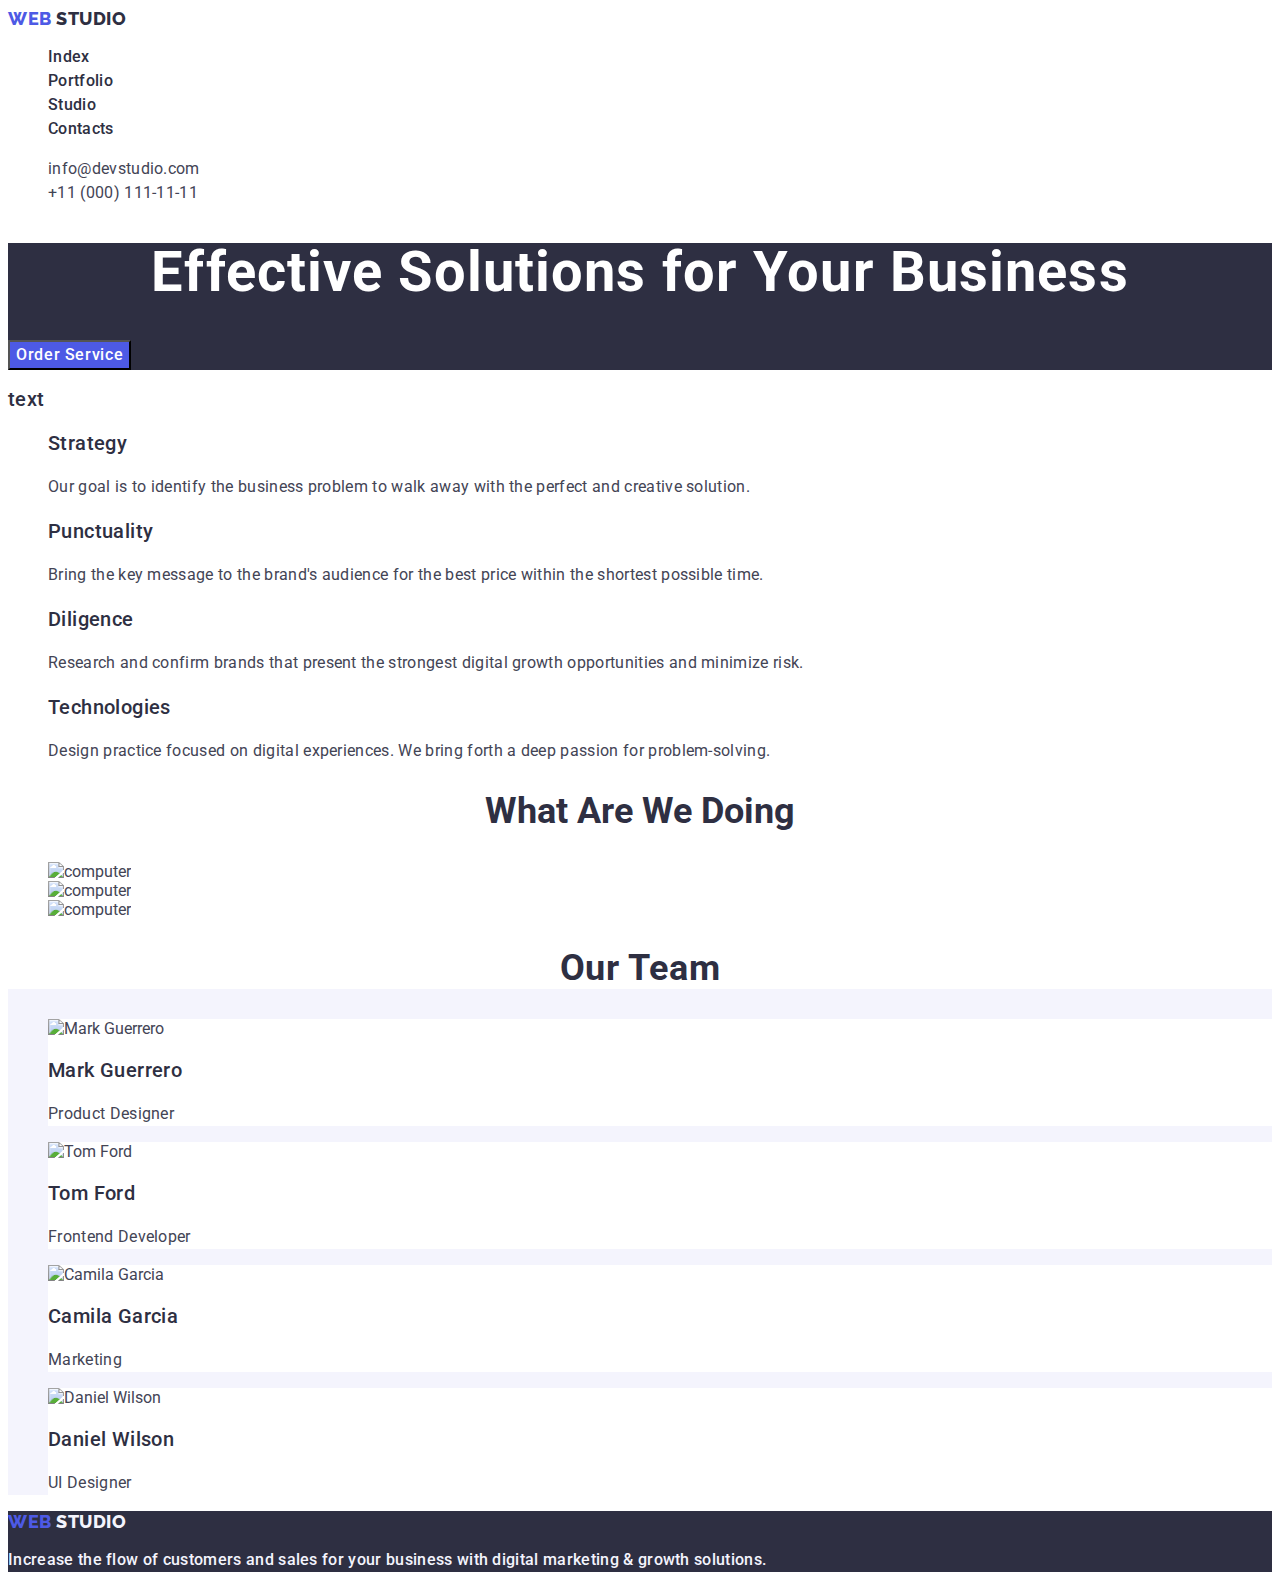
==== commit a6d9ca12: "h2" ====
--- a/index.html
+++ b/index.html
@@ -3,9 +3,6 @@
   <head>
     <meta charset="UTF-8" />
     <meta name="viewport" content="width=device-width, initial-scale=1.0" />
-    <meta name="description" content="Solutions for Your Business" />
-    <meta name="keywords" content="business,strategy,solutions,webstudio" />
-    <title class="title">WEBSTUDIO</title>
     <link rel="preconnect" href="https://fonts.googleapis.com" />
     <link rel="preconnect" href="https://fonts.gstatic.com" crossorigin />
     <link
@@ -13,136 +10,138 @@
       rel="stylesheet"
     />
     <link rel="stylesheet" href="./css/styles.css" />
+    <title>Studio</title>
   </head>
-
-  <body>
+  <body class="body-studio">
     <header>
-      <div class="logo">
-        <img src="./images/logo.svg" alt="Logo" />
-      </div>
-      <div class="buttons">
-        <a href="#" class="button-link">Studio</a>
-        <a href="./portfolio.html" class="button-link">Portfolio</a>
-        <a href="#" class="button-link">Contacts</a>
-      </div>
-      <div class="contact-info">
-        <div class="email">email@example.com</div>
-        <div class="phone">123-456-7890</div>
-      </div>
+      <nav>
+        <a href="./index.html" class="web link"
+          >Web <span class="studio">Studio</span></a
+        >
+        <ul class="list">
+          <li><a href="./index.html" class="index link">Index</a></li>
+          <li><a href="./portfolio.html" class="index link">Portfolio</a></li>
+          <li><a href="" class="index link">Studio</a></li>
+          <li><a href="" class="index link">Contacts</a></li>
+        </ul>
+      </nav>
+      <address class="adress-style">
+        <ul class="list">
+          <li>
+            <a href="mailto:info@devstudio.com" class="contact link"
+              >info@devstudio.com</a
+            >
+          </li>
+          <li>
+            <a href="tel:+110001111111" class="contact link"
+              >+11 (000) 111-11-11</a
+            >
+          </li>
+        </ul>
+      </address>
     </header>
-
-    <section class="hero-section">
-      <div class="hero-content">
-        <h1>
-          <span>Effective Solutions</span><br />
-          <span>for Your Business</span>
+    <main>
+      <!-- Section1 -->
+      <section class="first-section">
+        <h1 class="first-section-title">
+          Effective Solutions for Your Business
         </h1>
-        <button class="order-button">Order service</button>
-      </div>
-    </section>
-
-    <main>
-      <section class="mid-section">
-        <ul>
+        <button type="button" class="first-section-button">
+          Order Service
+        </button>
+      </section>
+      <!-- Section2 -->
+      <section class="second-section">
+        <h2 class="second-section-title">text</h2>
+        <ul class="list">
           <li>
-            <h2>Strategy</h2>
-            <p>
+            <h3 class="second-section-title">Strategy</h3>
+            <p class="second-section-paragraph">
               Our goal is to identify the business problem to walk away with the
               perfect and creative solution.
             </p>
           </li>
-
           <li>
-            <h2>Punctuality</h2>
-            <p>
+            <h3 class="second-section-title">Punctuality</h3>
+            <p class="second-section-paragraph">
               Bring the key message to the brand's audience for the best price
               within the shortest possible time.
             </p>
           </li>
-
           <li>
-            <h2>Diligence</h2>
-            <p>
+            <h3 class="second-section-title">Diligence</h3>
+            <p class="second-section-paragraph">
               Research and confirm brands that present the strongest digital
               growth opportunities and minimize risk.
             </p>
           </li>
-
           <li>
-            <h2>Technologies</h2>
-            <p>
+            <h3 class="second-section-title">Technologies</h3>
+            <p class="second-section-paragraph">
               Design practice focused on digital experiences. We bring forth a
               deep passion for problem-solving.
             </p>
           </li>
         </ul>
       </section>
-
-      <section class="what-we-do-section">
-        <h2>What are we doing</h2>
-      </section>
-
-      <section class="image-section">
-        <ul>
+      <!-- Section3 -->
+      <section class="third-section">
+        <h2 class="third-section-title">What are we doing</h2>
+        <ul class="list">
           <li>
-            <div class="image-container">
-              <img src="./images/monitor.jpeg.jpg" alt="Image 1" />
-            </div>
+            <img src="./images/computer.jpg" alt="computer" width="360" />
           </li>
-          <li>
-            <div class="image-container">
-              <img src="./images/phones.jpeg.jpg" alt="Image 2" />
-            </div>
-          </li>
-          <li>
-            <div class="image-container">
-              <img src="./images/img.jpeg.jpg" alt="Image 3" />
-            </div>
-          </li>
+          <li><img src="./images/phone2.jpg" alt="computer" width="360" /></li>
+          <li><img src="./images/phone.jpg" alt="computer" width="360" /></li>
         </ul>
       </section>
-      <section class="our-team-section">
-        <div class="our-team-title">
-          <h2>Our Team</h2>
-        </div>
-        <ul class="team-cards-list">
-          <li class="team-card">
-            <img src="./images/team1.jpg" alt="Person 1" />
-            <h3>Mark Guerrero</h3>
-            <p>Product Designer</p>
+      <!-- Section4 -->
+      <section class="fourth-section">
+        <h2 class="fourth-section-title">Our Team</h2>
+        <ul class="list">
+          <li class="background-list-fourth-section">
+            <img
+              src="./images/MarkGuerrero.jpg"
+              alt="Mark Guerrero"
+              width="264"
+            />
+            <h3 class="second-section-title">Mark Guerrero</h3>
+            <p class="second-section-paragraph">Product Designer</p>
           </li>
-
-          <li class="team-card">
-            <img src="./images/team2.jpg" alt="Person 2" />
-            <h3>Tom Ford</h3>
-            <p>Frontend Developer</p>
+          <li class="background-list-fourth-section">
+            <img src="./images/TomFord.jpg" alt="Tom Ford" width="264" />
+            <h3 class="second-section-title">Tom Ford</h3>
+            <p class="second-section-paragraph">Frontend Developer</p>
           </li>
-
-          <li class="team-card">
-            <img src="./images/team3.jpg" alt="Person 3" />
-            <h3>Camila Garcia</h3>
-            <p>Marketing</p>
+          <li class="background-list-fourth-section">
+            <img
+              src="./images/CamilaGarcia.jpg"
+              alt="Camila Garcia"
+              width="264"
+            />
+            <h3 class="second-section-title">Camila Garcia</h3>
+            <p class="second-section-paragraph">Marketing</p>
           </li>
-
-          <li class="team-card">
-            <img src="./images/team4.jpg" alt="Person 3" />
-            <h3>Daniel Wilson</h3>
-            <p>UI Designer</p>
+          <li class="background-list-fourth-section">
+            <img
+              src="./images/DanielWilson.jpg"
+              alt="Daniel Wilson"
+              width="264"
+            />
+            <h3 class="second-section-title">Daniel Wilson</h3>
+            <p class="second-section-paragraph">UI Designer</p>
           </li>
         </ul>
       </section>
     </main>
-
-    <footer>
-      <div class="footer-content">
-        <div class="footer-logo">
-          <img src="./images/logo.svg" alt="Footer Logo" />
-          <p>
-            Increase the flow of customers and sales for your business with
-            digital marketing & growth solutions.
-          </p>
-        </div>
-      </div>
+    <footer class="footer">
+      <a href="./index.html" class="web-footer link"
+        >Web <span class="studio-footer">Studio</span></a
+      >
+      <p class="index link footer-paragraph">
+        Increase the flow of customers and sales for your business with digital
+        marketing & growth solutions.
+      </p>
     </footer>
   </body>
 </html>
--- a/css/styles.css
+++ b/css/styles.css
@@ -1,356 +1,218 @@
+/* Studio */
 :root {
-  --text-color: #333;
-  --background-color: #f5f5f5;
-  --highlight-color: #3498db;
-}
-
-body {
-  text-align: center;
-  margin: 0;
-  font-family: "Roboto", sans-serif;
-  color: var(--text-color);
-  background-color: var(--background-color);
-}
-
-main {
-  flex: 1; /* Allow the main content to grow and fill the available space */
-}
-
-h1,
-h2,
-h3,
-h4,
-h5,
-h6 {
-  font-family: "Raleway", sans-serif;
-}
-
-/*HEADER AREA STYLE*/
-header {
-  color: #fff;
-  padding: 10px;
-  display: flex;
-  justify-content: space-between;
-  align-items: center;
-}
-
-.logo {
-  display: flex; /* Make the logo and buttons flex containers */
-  align-items: center; /* Align items vertically in the logo container */
-  margin: 30px;
-}
-
-.logo img {
-  max-width: 100px;
-  margin-right: 10px; /* Add margin between logo and buttons */
-}
-
-.buttons {
-  display: flex;
-  margin-left: auto; /* Move the buttons to the center */
-}
-
-.buttons a {
-  margin-right: 10px;
-  background-color: #fff;
-  color: #333;
-  padding: 5px 10px;
-  text-decoration: none; /* Remove underline from links */
-  border: none;
-  border-radius: 5px;
+  --maincolor: 434455;
+}
+
+.body-studio {
+  font-family: "Roboto", sans-serif;
+  color: #434455;
+  background-color: #ffffffff;
+}
+
+.web {
+  font-family: "Raleway", sans-serif;
+  font-weight: 800;
+  font-size: 18px;
+  line-height: 1.17;
+  letter-spacing: 0.03em;
+  text-transform: uppercase;
+  color: #4d5ae5;
+}
+
+.studio {
+  color: #2e2f42;
+  font-family: "Raleway", sans-serif;
+  font-size: 18px;
+  font-style: normal;
+  font-weight: 800;
+  line-height: 21px;
+  letter-spacing: 0.54px;
+  text-transform: uppercase;
+}
+
+.list {
+  list-style: none;
+}
+
+.link {
+  text-decoration: none;
+}
+
+.index {
+  font-weight: 500;
+  line-height: 1.5;
+  letter-spacing: 0.02em;
+  color: #2e2f42;
+}
+
+.link:hover {
+  color: #404bbf;
+}
+
+.link:focus {
+  color: #404bbf;
+}
+
+.adress-style {
+  font-style: normal;
+}
+
+.contact {
+  color: #434455;
+  font-size: 16px;
+  line-height: 1.5;
+  letter-spacing: 0.02em;
+}
+
+/* Section1 */
+.first-section {
+  background-color: #2e2f42;
+}
+
+.first-section-title {
+  color: #ffffff;
+  font-size: 56px;
+  line-height: 1.07;
+  text-align: center;
+  letter-spacing: 0.02em;
+}
+
+.first-section-button {
+  color: #ffffff;
+  background-color: #4d5ae5;
+  font-family: "Roboto", sans-serif;
+  font-weight: 500;
+  font-size: 16px;
+  line-height: 1.5;
+  letter-spacing: 0.04em;
+}
+
+.first-section-button:hover {
+  background-color: #404bbf;
+}
+
+.first-section-button:focus {
+  background-color: #404bbf;
+}
+
+.first-section-button {
   cursor: pointer;
-  font-family: Arial, Helvetica, sans-serif;
-  font-size: medium;
-  display: inline-block; /* Make links behave like buttons */
-}
-
-.buttons a:hover {
-  background-color: #3498db;
-  color: #fff;
-  transform: scale(1.1);
-}
-
-.contact-info {
-  text-align: right;
-  display: flex;
-  flex-grow: 1; /* Allow the contact info to take remaining space */
-  justify-content: flex-end; /* Align contact info to the right */
-}
-
-.email,
-.phone {
-  margin-bottom: 5px;
-  color: #333;
-  font-weight: 400;
-  margin-right: 20px;
-}
-
-.contact-info:hover .email,
-.contact-info:focus .email,
-.contact-info:hover .phone,
-.contact-info:focus .phone {
-  color: #3498db; /* Change to the specified color */
-}
-
-/*HEADER AREA STYLE FINISH*/
-
-/*HERO SECTION AREA STYLE*/
-.hero-section {
-  background-color: rgb(1, 19, 81);
-  color: #fff;
-  padding: 50px 0;
-}
-
-.hero-content {
-  max-width: 800px;
-  margin: 0 auto;
-}
-
-.hero-content h1 {
-  font-size: 24px;
-  line-height: 1.5;
-}
-
-.order-button {
-  background-color: #3498db;
-  color: #fff;
-  padding: 15px 30px;
-  border: none;
-  border-radius: 5px;
+}
+
+/* Section2 */
+.second-section-title {
+  color: #2e2f42;
+  font-weight: 500;
+  font-size: 20px;
+  line-height: 1.2;
+  letter-spacing: 0.02em;
+  background-color: #ffffffff;
+}
+
+.second-section-paragraph {
+  line-height: 1.5;
+  letter-spacing: 0.02em;
+}
+
+/* Section3 */
+.third-section-title {
+  color: #2e2f42;
+  font-size: 36px;
+  line-height: 1.11;
+  text-align: center;
+  text-transform: capitalize;
+}
+
+/* Section4 */
+.fourth-section {
+  background-color: #f4f4fd;
+}
+
+.fourth-section-title {
+  color: #2e2f42;
+  font-size: 36px;
+  line-height: 1.11;
+  text-align: center;
+  letter-spacing: 0.02em;
+  text-transform: capitalize;
+  background-color: #ffffffff;
+}
+
+.background-list-fourth-section {
+  background-color: #ffffffff;
+}
+
+/* Footer */
+.footer {
+  background-color: #2e2f42;
+}
+
+.footer-paragraph {
+  color: #f4f4fd;
+}
+
+.web-footer {
+  font-family: "Raleway", sans-serif;
+  font-weight: 800;
+  font-size: 18px;
+  line-height: 1.17;
+  letter-spacing: 0.03em;
+  text-transform: uppercase;
+  color: #4d5ae5;
+}
+.studio-footer {
+  color: #f4f4fd;
+  font-family: "Raleway", sans-serif;
+  font-size: 18px;
+  font-style: normal;
+  font-weight: 800;
+  line-height: 21px;
+  letter-spacing: 0.54px;
+  text-transform: uppercase;
+}
+
+/* Portfolio */
+
+.body-portfolio {
+  font-family: "Roboto", sans-serif;
+  color: #434455;
+}
+
+/* Row1 */
+.all-button {
+  color: #4d5ae5;
+  background-color: #f4f4fd;
+  text-align: center;
+  font-family: "Roboto", sans-serif;
+  font-size: 16px;
+  font-style: normal;
+  font-weight: 500;
+  line-height: 1.5;
+  letter-spacing: 0.04em;
   cursor: pointer;
+}
+
+.all-button:hover {
+  color: #ffffffff;
+  background-color: #404bbf;
+}
+.all-button:focus {
+  color: #ffffffff;
+  background-color: #404bbf;
+}
+
+.first-row-title {
+  color: #2e2f42;
   font-size: 20px;
-  font-weight: bold;
-}
-
-.order-button:hover {
-  background-color: #2980b9;
-}
-
-/*HERO SECTION AREA STYLE FINISH*/
-
-/*MID SECTION AREA STYLE*/
-.mid-section ul {
-  display: flex;
-  justify-content: space-around;
-  flex-wrap: wrap;
-  max-width: 1200px;
-  margin: 0 auto;
-  list-style: none; /* Remove default list styling */
-  padding: 0; /* Remove default list padding */
-}
-
-.mid-section li {
-  width: 20%;
-  text-align: left;
-  margin: 10px;
-  color: #333;
-  padding: 10px;
-  font-size: 16px;
-  line-height: 1.6;
-}
-
-/*MID SECTION AREA STYLE FINISH*/
-
-/*WHAT WE DO SECTION*/
-.what-we-do-section ul {
-  text-align: center;
-  padding: 30px;
-  list-style: none; /* Remove default list styling */
-  padding: 0; /* Remove default list padding */
-}
-
-.what-we-do-section h2 {
-  font-size: 18px;
-  line-height: 1.4;
-}
-
-/*WHAT WE DO SECTION FINISH*/
-
-/* IMAGE SECTION STYLE */
-.image-section {
-  display: flex;
-  justify-content: center; /* Center the items horizontally */
-  align-items: center; /* Center the items vertically */
-  margin-top: 30px;
-  margin-right: 30px;
-  margin-left: 30px;
-  margin-bottom: 30px;
-}
-
-.image-section ul {
-  display: flex;
-  list-style: none;
-  padding: 0;
-}
-
-.image-section li {
-  flex: 0 0 30%;
-  margin: 0 10px; /* Add some margin between items */
-}
-
-.image-container img {
-  width: 100%;
-  height: auto;
-}
-
-/*IMGAE SECTION STYLE END*/
-
-/*OUR TEAM SECTION STYLE*/
-/*OUR TEAM SECTION STYLE*/
-.our-team-section {
-  background-color: #f5f0ff;
-  /* Very light purple background */
-  padding: 30px;
-  text-align: center;
-}
-
-.our-team-title {
-  margin: 30px;
-}
-
-.our-team-title h2 {
-  color: #000;
-  /* Black text color */
-  font-size: 24px;
-  line-height: 1.5;
-}
-
-.team-cards-list {
-  display: flex;
-  justify-content: space-around;
-  margin-top: 20px;
-  list-style: none; /* Remove default list styling */
-  padding: 0; /* Remove default list padding */
-}
-
-.team-card {
-  width: 200px;
-  background-color: #fff;
-  /* White background for each card */
-  padding: 10px;
-  border-radius: 8px;
-  box-shadow: 0 0 10px rgba(0, 0, 0, 0.1);
-  /* Add a subtle shadow */
-  margin: 10px;
-}
-
-.team-card img {
-  width: 100%;
-}
-
-.team-card h3 {
-  margin-top: 10px;
-  font-size: 16px;
-  line-height: 1.6;
-}
-
-.team-card p {
-  margin-top: 5px;
-  font-size: 14px;
-  color: #555;
-  line-height: 1.4;
-  /* Dark gray text color */
-}
-
-/*OUR TEAM SECTION STYLE END*/
-
-footer {
-  background-color: rgb(1, 19, 81); /* Black background color for the footer */
-  color: #fff; /* White text color */
-  padding: 20px;
-  text-align: center;
-}
-
-.footer-content {
-  display: flex;
-  justify-content: flex-start; /* Align items to the left */
-  align-items: flex-start; /* Align items to the top */
-  margin-left: 20px; /* Adjust the left margin as needed */
-  padding: 10px; /* Add padding for spacing within the box */
-  max-width: 300px; /* Set a maximum width for the box */
-}
-
-.footer-logo img {
-  max-width: 100px; /* Adjust the size of the logo */
-  margin-right: 10px; /* Add space between logo and text */
-}
-
-.footer-text p {
-  font-size: 14px;
-  margin: 0;
-  word-wrap: break-word; /* Allow the text to wrap within the box */
-}
-
-/*PORTFOLIO STYLE BEGIN*/
-
-/* BUTTON SECTION STYLE */
-.portfolio-button-section {
-  text-align: center;
-  margin: 20px 0;
-}
-
-.portfolio-button-section ul {
-  list-style-type: none;
-  padding: 0;
-  display: flex;
-  justify-content: center;
-}
-
-.portfolio-button-section li {
-  margin: 0 10px;
-}
-
-.portfolio-button {
-  background-color: #f0f0f0; /* Light gray background */
-  color: #3498db; /* Blue text color */
-  padding: 10px 20px;
-  border: none;
-  border-radius: 5px;
-  cursor: pointer;
-}
-
-.portfolio-button:hover {
-  background-color: #3498db; /* Blue background on hover */
-  color: #fff; /* White text color on hover */
-}
-
-/* CARD SECTION STYLE */
-.card-section {
-  display: flex;
-  flex-wrap: wrap;
-  justify-content: space-around;
-}
-
-.cards {
-  list-style-type: none;
-  padding: 0;
-  display: flex;
-  flex-wrap: wrap;
-  justify-content: space-around;
-}
-
-.card {
-  width: calc(30% - 20px); /* Adjusted width with margin */
-  margin: 15px;
-  background-color: #fff;
-  padding: 15px;
-  border-radius: 8px;
-  box-shadow: 0 0 10px rgba(0, 0, 0, 0.1);
-}
-
-.card img {
-  width: 70%;
-  border-radius: 5px;
-}
-
-.card-title {
-  margin-top: 10px;
-  font-size: 18px;
-  font-weight: bold;
-}
-
-.card-description {
-  margin-top: 5px;
-  font-size: 14px;
-  color: #555; /* Dark gray text color */
-}
+  font-style: normal;
+  font-weight: 500;
+  line-height: 1.2;
+  letter-spacing: 0.02em;
+}
+
+.first-row-paragraph {
+  color: #434455;
+  font-size: 16px;
+  line-height: 1.5;
+  letter-spacing: 0.02em;
+}
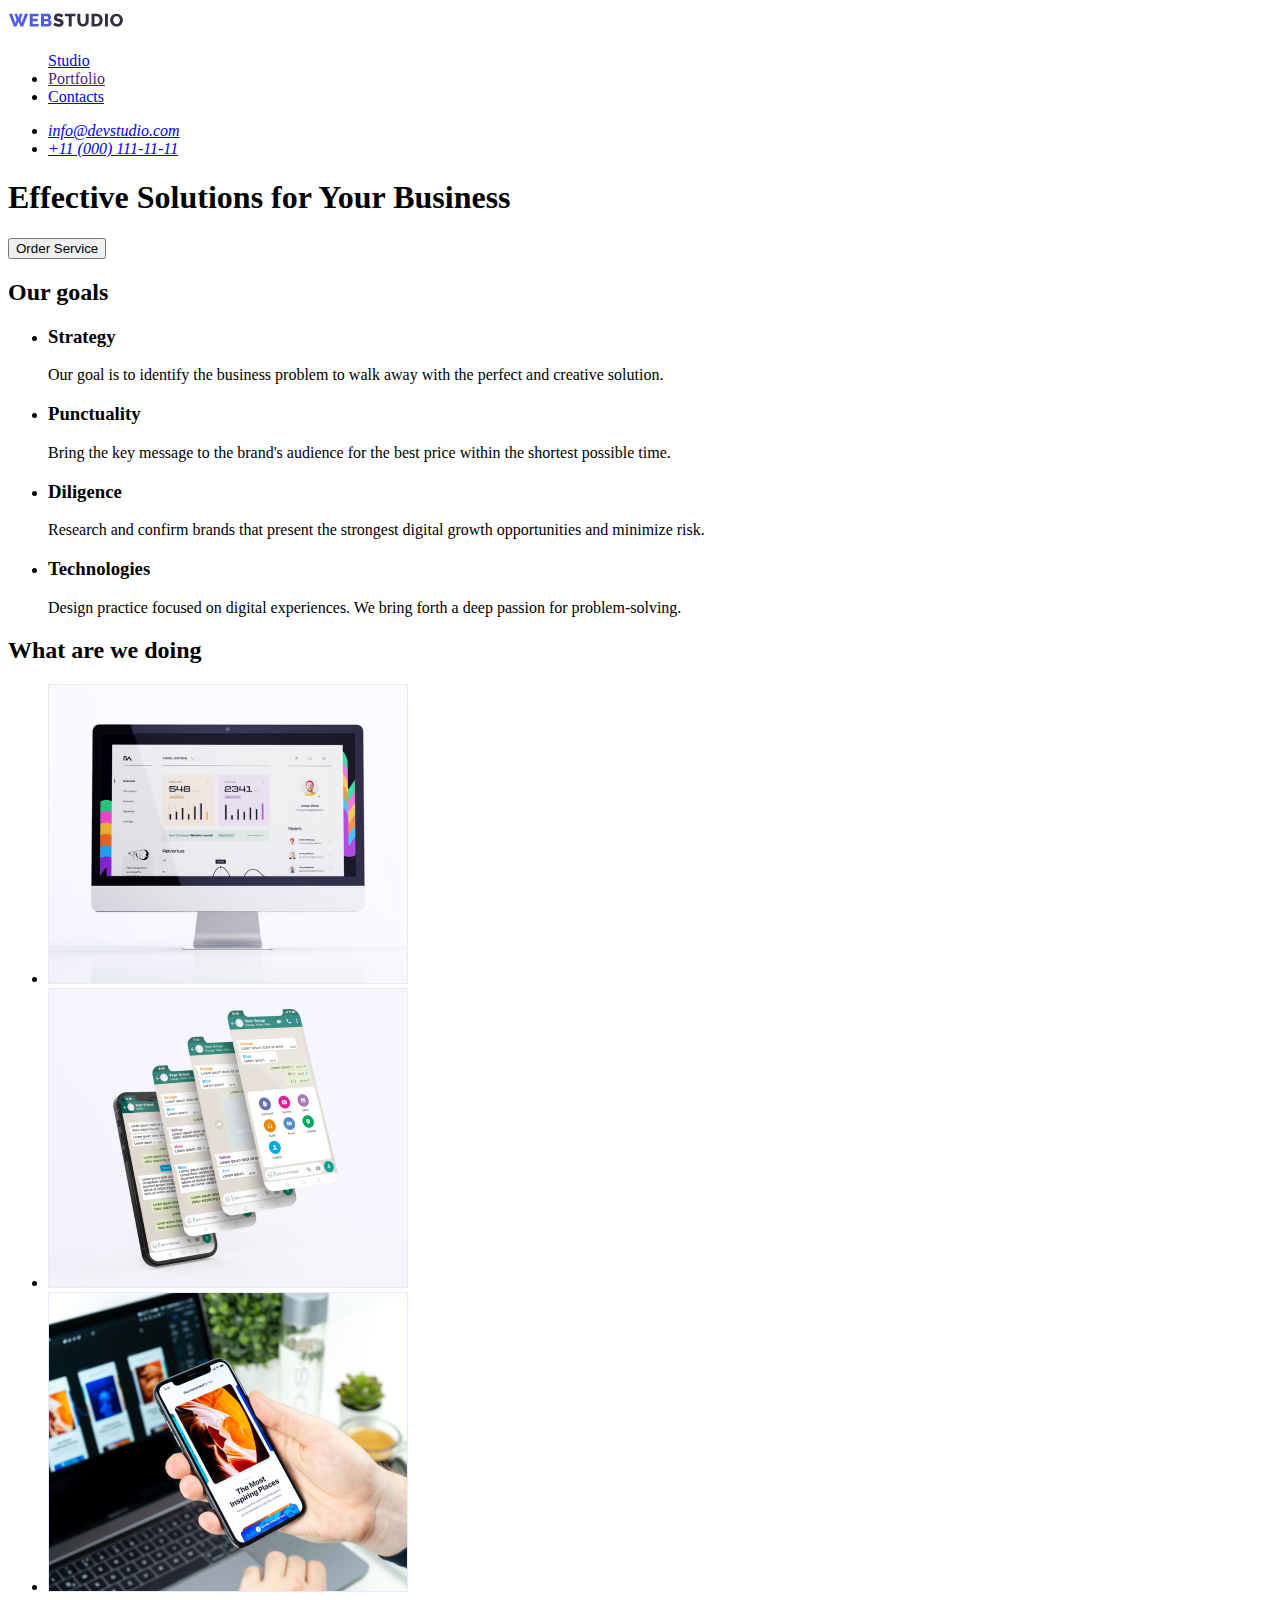
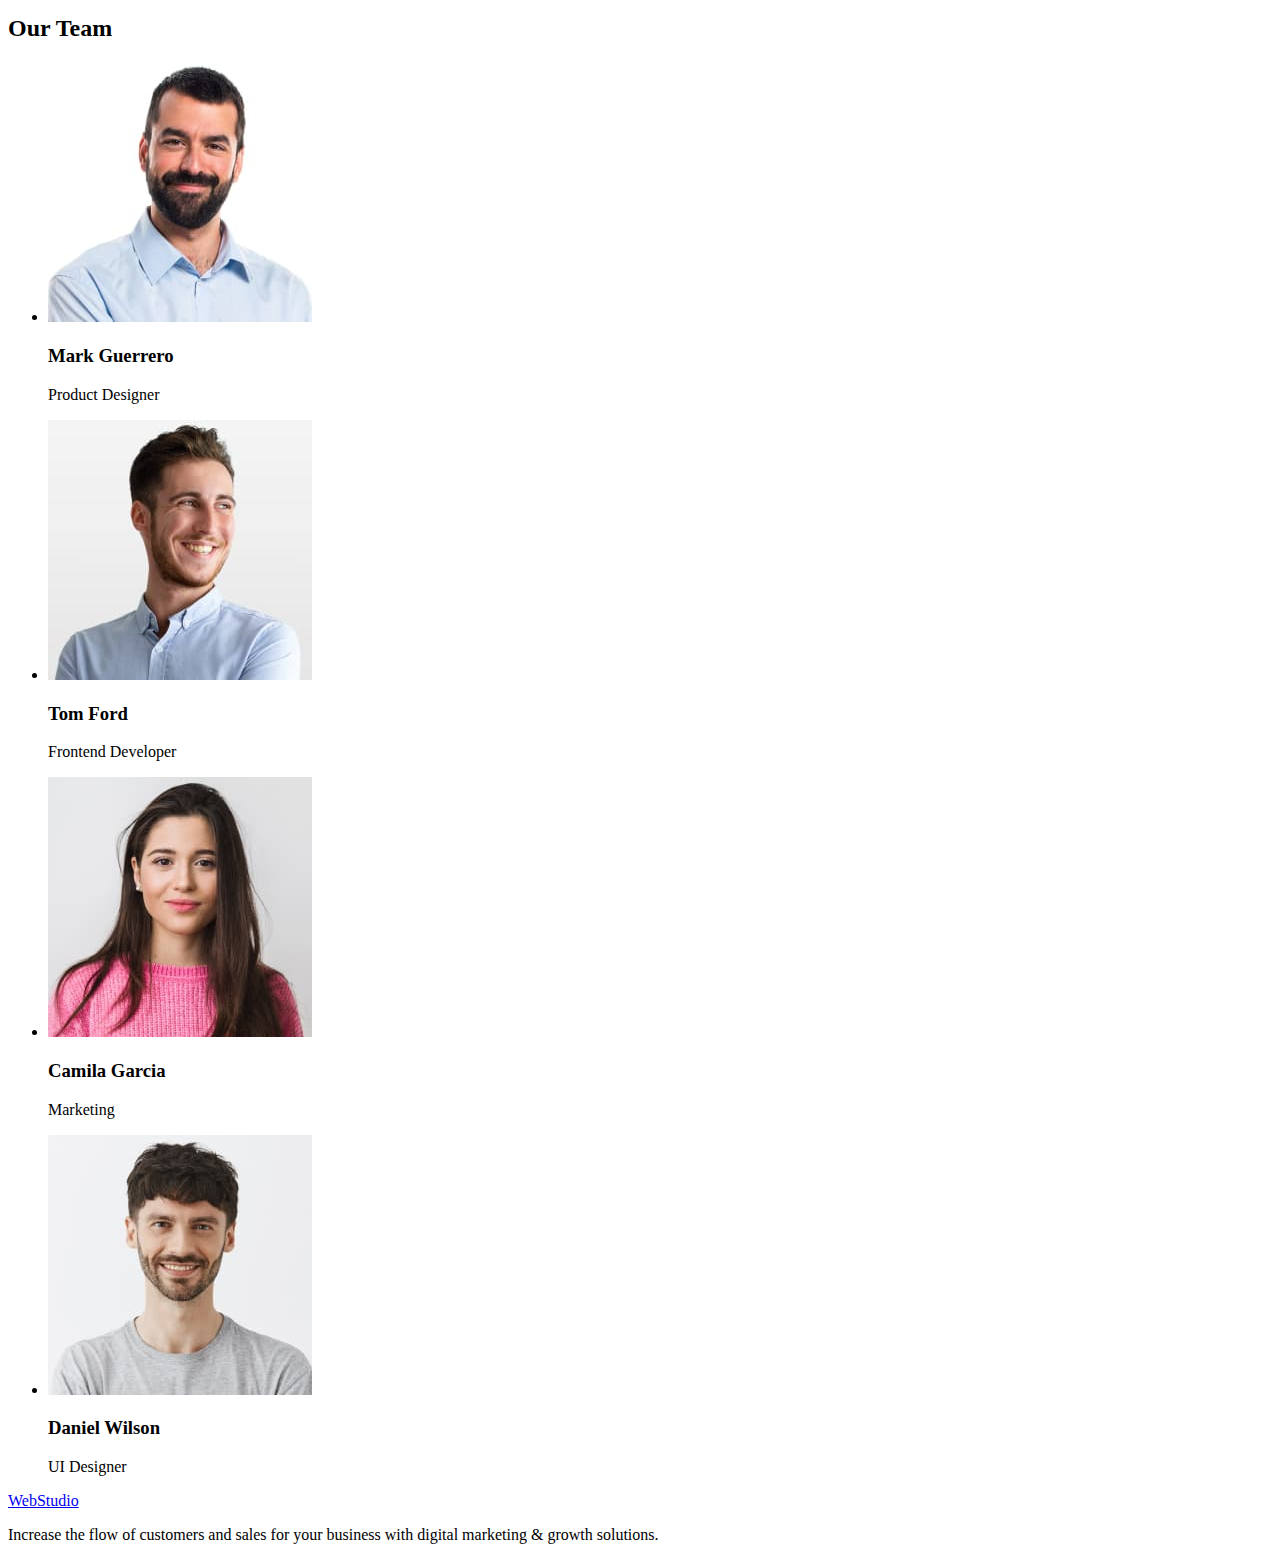
==== commit fb4fbe5c: "Add files via upload" ====
--- a/index.html
+++ b/index.html
@@ -1,147 +1,168 @@
-<!DOCTYPE html>
-<html lang="en">
-  <head>
-    <meta charset="UTF-8" />
-    <meta name="viewport" content="width=device-width, initial-scale=1.0" />
-    <link rel="preconnect" href="https://fonts.googleapis.com" />
-    <link rel="preconnect" href="https://fonts.gstatic.com" crossorigin />
-    <link
-      href="https://fonts.googleapis.com/css2?family=Raleway:wght@800&family=Roboto:wght@400;500&display=swap"
-      rel="stylesheet"
-    />
-    <link rel="stylesheet" href="./css/styles.css" />
-    <title>Studio</title>
-  </head>
-  <body class="body-studio">
-    <header>
-      <nav>
-        <a href="./index.html" class="web link"
-          >Web <span class="studio">Studio</span></a
-        >
-        <ul class="list">
-          <li><a href="./index.html" class="index link">Index</a></li>
-          <li><a href="./portfolio.html" class="index link">Portfolio</a></li>
-          <li><a href="" class="index link">Studio</a></li>
-          <li><a href="" class="index link">Contacts</a></li>
-        </ul>
-      </nav>
-      <address class="adress-style">
-        <ul class="list">
-          <li>
-            <a href="mailto:info@devstudio.com" class="contact link"
-              >info@devstudio.com</a
-            >
-          </li>
-          <li>
-            <a href="tel:+110001111111" class="contact link"
-              >+11 (000) 111-11-11</a
-            >
-          </li>
-        </ul>
-      </address>
-    </header>
-    <main>
-      <!-- Section1 -->
-      <section class="first-section">
-        <h1 class="first-section-title">
-          Effective Solutions for Your Business
-        </h1>
-        <button type="button" class="first-section-button">
-          Order Service
-        </button>
-      </section>
-      <!-- Section2 -->
-      <section class="second-section">
-        <h2 class="second-section-title">text</h2>
-        <ul class="list">
-          <li>
-            <h3 class="second-section-title">Strategy</h3>
-            <p class="second-section-paragraph">
-              Our goal is to identify the business problem to walk away with the
-              perfect and creative solution.
-            </p>
-          </li>
-          <li>
-            <h3 class="second-section-title">Punctuality</h3>
-            <p class="second-section-paragraph">
-              Bring the key message to the brand's audience for the best price
-              within the shortest possible time.
-            </p>
-          </li>
-          <li>
-            <h3 class="second-section-title">Diligence</h3>
-            <p class="second-section-paragraph">
-              Research and confirm brands that present the strongest digital
-              growth opportunities and minimize risk.
-            </p>
-          </li>
-          <li>
-            <h3 class="second-section-title">Technologies</h3>
-            <p class="second-section-paragraph">
-              Design practice focused on digital experiences. We bring forth a
-              deep passion for problem-solving.
-            </p>
-          </li>
-        </ul>
-      </section>
-      <!-- Section3 -->
-      <section class="third-section">
-        <h2 class="third-section-title">What are we doing</h2>
-        <ul class="list">
-          <li>
-            <img src="./images/computer.jpg" alt="computer" width="360" />
-          </li>
-          <li><img src="./images/phone2.jpg" alt="computer" width="360" /></li>
-          <li><img src="./images/phone.jpg" alt="computer" width="360" /></li>
-        </ul>
-      </section>
-      <!-- Section4 -->
-      <section class="fourth-section">
-        <h2 class="fourth-section-title">Our Team</h2>
-        <ul class="list">
-          <li class="background-list-fourth-section">
-            <img
-              src="./images/MarkGuerrero.jpg"
-              alt="Mark Guerrero"
-              width="264"
-            />
-            <h3 class="second-section-title">Mark Guerrero</h3>
-            <p class="second-section-paragraph">Product Designer</p>
-          </li>
-          <li class="background-list-fourth-section">
-            <img src="./images/TomFord.jpg" alt="Tom Ford" width="264" />
-            <h3 class="second-section-title">Tom Ford</h3>
-            <p class="second-section-paragraph">Frontend Developer</p>
-          </li>
-          <li class="background-list-fourth-section">
-            <img
-              src="./images/CamilaGarcia.jpg"
-              alt="Camila Garcia"
-              width="264"
-            />
-            <h3 class="second-section-title">Camila Garcia</h3>
-            <p class="second-section-paragraph">Marketing</p>
-          </li>
-          <li class="background-list-fourth-section">
-            <img
-              src="./images/DanielWilson.jpg"
-              alt="Daniel Wilson"
-              width="264"
-            />
-            <h3 class="second-section-title">Daniel Wilson</h3>
-            <p class="second-section-paragraph">UI Designer</p>
-          </li>
-        </ul>
-      </section>
-    </main>
-    <footer class="footer">
-      <a href="./index.html" class="web-footer link"
-        >Web <span class="studio-footer">Studio</span></a
-      >
-      <p class="index link footer-paragraph">
-        Increase the flow of customers and sales for your business with digital
-        marketing & growth solutions.
-      </p>
-    </footer>
-  </body>
-</html>
+<!DOCTYPE html>
+<html lang="en">
+  <head>
+    <meta charset="UTF-8" />
+    <meta name="viewport" content="width=device-width, initial-scale=1.0" />
+    <meta name="description" content="Solutions for Your Business" />
+    <meta name="keywords" content="business,strategy,solutions,webstudio" />
+    <title>Webstudio</title>
+    <link rel="preconnect" href="https://fonts.googleapis.com" />
+    <link rel="preconnect" href="https://fonts.gstatic.com" crossorigin />
+    <link
+      href="https://fonts.googleapis.com/css2?family=Raleway:wght@800&family=Roboto:wght@400;500&display=swap"
+      rel="stylesheet"
+    />
+    <link rel="stylesheet" href="./css/styles.css" />
+  </head>
+  <body>
+    <header>
+      <!--Navigation bar-->
+      <nav>
+        <div class="logo">
+          <a href="./index.html"> <img src="./images/logo.svg"</a>
+        </div>
+        <ul class="nav-list>
+          <li><a href="#">Studio</a></li>
+          <li><a href="">Portfolio</a></li>
+          <li><a href="#">Contacts</a></li>
+        </ul>
+      </nav>
+      <address>
+        <ul>
+          <li>
+            <a class="nav-link" href="mailto:info@devstudio.com"
+              >info@devstudio.com</a
+            >
+          </li>
+          <li>
+            <a class="nav-link" href="tel:+110001111111">+11 (000) 111-11-11</a>
+          </li>
+        </ul>
+      </address>
+    </header>
+    <main>
+      <!--section one is Hero content -->
+      <section class="hero-content">
+        <h1 class="hero-content">Effective Solutions for Your Business</h1>
+        <button class="hero-content" type="button">Order Service</button>
+      </section>
+      <!--section 2-->
+      <section>
+        <h2>Our goals</h2>
+        <ul>
+          <li>
+            <h3>Strategy</h3>
+            <p>
+              Our goal is to identify the business problem to walk away with the
+              perfect and creative solution.
+            </p>
+          </li>
+          <li>
+            <h3>Punctuality</h3>
+            <p>
+              Bring the key message to the brand's audience for the best price
+              within the shortest possible time.
+            </p>
+          </li>
+          <li>
+            <h3>Diligence</h3>
+            <p>
+              Research and confirm brands that present the strongest digital
+              growth opportunities and minimize risk.
+            </p>
+          </li>
+          <li>
+            <h3>Technologies</h3>
+            <p>
+              Design practice focused on digital experiences. We bring forth a
+              deep passion for problem-solving.
+            </p>
+          </li>
+        </ul>
+      </section>
+      <!--Section 3-->
+      <section>
+        <h2>What are we doing</h2>
+        <ul>
+          <li>
+            <img
+              src="./images/monitor.jpeg.jpg"
+              alt="single monitor"
+              width="360"
+              height="300"
+            />
+          </li>
+          <li>
+            <img
+              src="./images/phones.jpeg.jpg"
+              alt="cellphone"
+              width="360"
+              height="300"
+            />
+          </li>
+          <li>
+            <img
+              src="./images/img.jpeg.jpg"
+              alt="laptop and phone"
+              width="360"
+              height="300"
+            />
+          </li>
+        </ul>
+      </section>
+      <!--section 4 -describing team members-->
+      <section>
+        <h2>Our Team</h2>
+        <ul>
+          <li>
+            <img
+              src="./images/img1.jpg"
+              alt="Mark Guerrero"
+              width="264"
+              height="260"
+            />
+            <h3>Mark Guerrero</h3>
+            <p>Product Designer</p>
+          </li>
+          <li>
+            <img
+              src="./images/img2.jpg"
+              alt="Tom Ford"
+              width="264"
+              height="260"
+            />
+            <h3>Tom Ford</h3>
+            <p>Frontend Developer</p>
+          </li>
+          <li>
+            <img
+              src="./images/img3.jpg"
+              alt="Camila Garcia"
+              width="264"
+              height="260"
+            />
+            <h3>Camila Garcia</h3>
+            <p>Marketing</p>
+          </li>
+          <li>
+            <img
+              src="./images/img4.jpg"
+              alt="Daniel Wilson"
+              width="264"
+              height="260"
+            />
+            <h3>Daniel Wilson</h3>
+            <p>UI Designer</p>
+          </li>
+        </ul>
+      </section>
+    </main>
+    <footer>
+      <a href="./index.html">WebStudio</a>
+      <p>
+        Increase the flow of customers and sales for your business with digital
+        marketing & growth solutions.
+      </p>
+    </footer>
+  </body>
+</html>
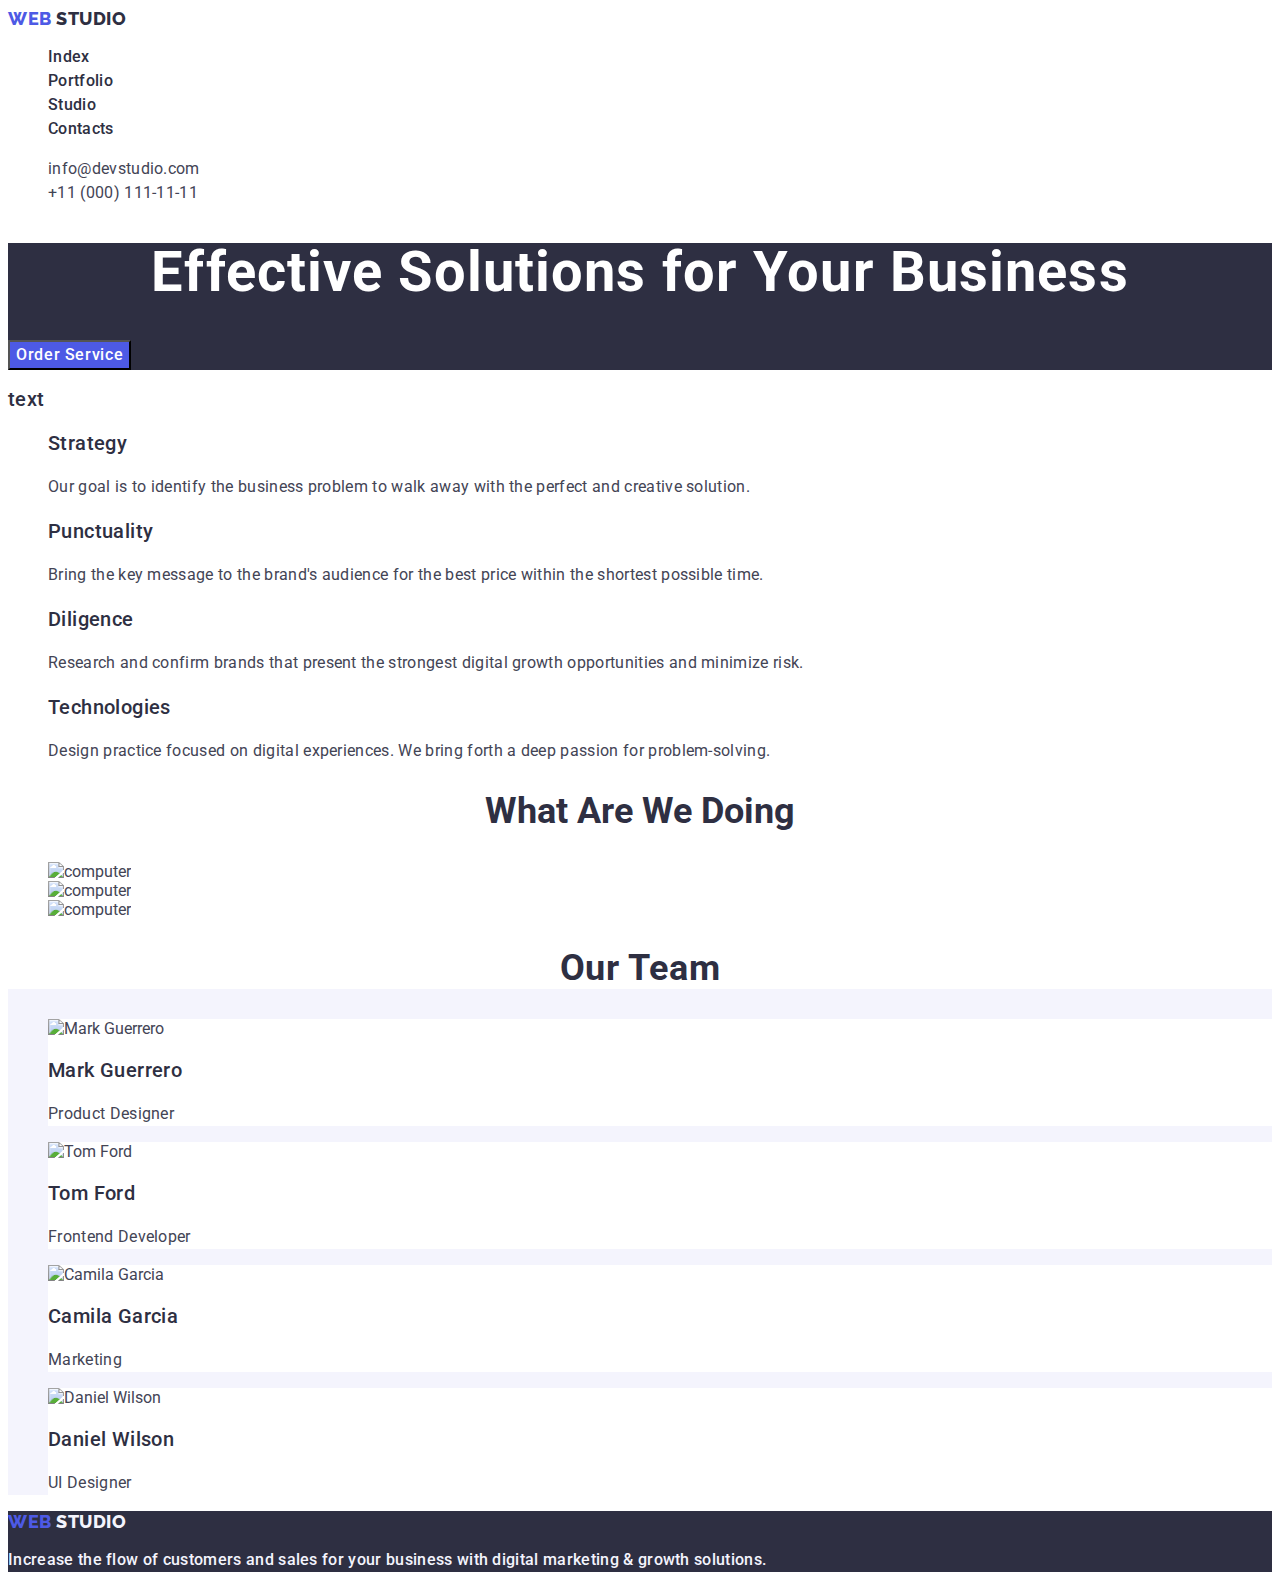
==== commit cb65ea77: "Add files via upload" ====
--- a/index.html
+++ b/index.html
@@ -3,9 +3,6 @@
   <head>
     <meta charset="UTF-8" />
     <meta name="viewport" content="width=device-width, initial-scale=1.0" />
-    <meta name="description" content="Solutions for Your Business" />
-    <meta name="keywords" content="business,strategy,solutions,webstudio" />
-    <title>Webstudio</title>
     <link rel="preconnect" href="https://fonts.googleapis.com" />
     <link rel="preconnect" href="https://fonts.gstatic.com" crossorigin />
     <link
@@ -13,153 +10,135 @@
       rel="stylesheet"
     />
     <link rel="stylesheet" href="./css/styles.css" />
+    <title>Studio</title>
   </head>
-  <body>
+  <body class="body-studio">
     <header>
-      <!--Navigation bar-->
       <nav>
-        <div class="logo">
-          <a href="./index.html"> <img src="./images/logo.svg"</a>
-        </div>
-        <ul class="nav-list>
-          <li><a href="#">Studio</a></li>
-          <li><a href="">Portfolio</a></li>
-          <li><a href="#">Contacts</a></li>
+        <a href="./index.html" class="web link"
+          >Web <span class="studio">Studio</span></a
+        >
+        <ul class="list">
+          <li><a href="./index.html" class="index link">Index</a></li>
+          <li><a href="./portfolio.html" class="index link">Portfolio</a></li>
+          <li><a href="" class="index link">Studio</a></li>
+          <li><a href="" class="index link">Contacts</a></li>
         </ul>
       </nav>
-      <address>
-        <ul>
+      <address class="adress-style">
+        <ul class="list">
           <li>
-            <a class="nav-link" href="mailto:info@devstudio.com"
+            <a href="mailto:info@devstudio.com" class="contact link"
               >info@devstudio.com</a
             >
           </li>
           <li>
-            <a class="nav-link" href="tel:+110001111111">+11 (000) 111-11-11</a>
+            <a href="tel:+110001111111" class="contact link"
+              >+11 (000) 111-11-11</a
+            >
           </li>
         </ul>
       </address>
     </header>
     <main>
-      <!--section one is Hero content -->
-      <section class="hero-content">
-        <h1 class="hero-content">Effective Solutions for Your Business</h1>
-        <button class="hero-content" type="button">Order Service</button>
+      <!-- Section1 -->
+      <section class="first-section">
+        <h1 class="first-section-title">
+          Effective Solutions for Your Business
+        </h1>
+        <button type="button" class="first-section-button">
+          Order Service
+        </button>
       </section>
-      <!--section 2-->
-      <section>
-        <h2>Our goals</h2>
-        <ul>
+      <!-- Section2 -->
+      <section class="second-section">
+        <h2 class="second-section-title">text</h2>
+        <ul class="list">
           <li>
-            <h3>Strategy</h3>
-            <p>
+            <h3 class="second-section-title">Strategy</h3>
+            <p class="second-section-paragraph">
               Our goal is to identify the business problem to walk away with the
               perfect and creative solution.
             </p>
           </li>
           <li>
-            <h3>Punctuality</h3>
-            <p>
+            <h3 class="second-section-title">Punctuality</h3>
+            <p class="second-section-paragraph">
               Bring the key message to the brand's audience for the best price
               within the shortest possible time.
             </p>
           </li>
           <li>
-            <h3>Diligence</h3>
-            <p>
+            <h3 class="second-section-title">Diligence</h3>
+            <p class="second-section-paragraph">
               Research and confirm brands that present the strongest digital
               growth opportunities and minimize risk.
             </p>
           </li>
           <li>
-            <h3>Technologies</h3>
-            <p>
+            <h3 class="second-section-title">Technologies</h3>
+            <p class="second-section-paragraph">
               Design practice focused on digital experiences. We bring forth a
               deep passion for problem-solving.
             </p>
           </li>
         </ul>
       </section>
-      <!--Section 3-->
-      <section>
-        <h2>What are we doing</h2>
-        <ul>
+      <!-- Section3 -->
+      <section class="third-section">
+        <h2 class="third-section-title">What are we doing</h2>
+        <ul class="list">
           <li>
-            <img
-              src="./images/monitor.jpeg.jpg"
-              alt="single monitor"
-              width="360"
-              height="300"
-            />
+            <img src="./images/computer.jpg" alt="computer" width="360" />
           </li>
-          <li>
-            <img
-              src="./images/phones.jpeg.jpg"
-              alt="cellphone"
-              width="360"
-              height="300"
-            />
-          </li>
-          <li>
-            <img
-              src="./images/img.jpeg.jpg"
-              alt="laptop and phone"
-              width="360"
-              height="300"
-            />
-          </li>
+          <li><img src="./images/phone2.jpg" alt="computer" width="360" /></li>
+          <li><img src="./images/phone.jpg" alt="computer" width="360" /></li>
         </ul>
       </section>
-      <!--section 4 -describing team members-->
-      <section>
-        <h2>Our Team</h2>
-        <ul>
-          <li>
+      <!-- Section4 -->
+      <section class="fourth-section">
+        <h2 class="fourth-section-title">Our Team</h2>
+        <ul class="list">
+          <li class="background-list-fourth-section">
             <img
-              src="./images/img1.jpg"
+              src="./images/MarkGuerrero.jpg"
               alt="Mark Guerrero"
               width="264"
-              height="260"
             />
-            <h3>Mark Guerrero</h3>
-            <p>Product Designer</p>
+            <h3 class="second-section-title">Mark Guerrero</h3>
+            <p class="second-section-paragraph">Product Designer</p>
           </li>
-          <li>
+          <li class="background-list-fourth-section">
+            <img src="./images/TomFord.jpg" alt="Tom Ford" width="264" />
+            <h3 class="second-section-title">Tom Ford</h3>
+            <p class="second-section-paragraph">Frontend Developer</p>
+          </li>
+          <li class="background-list-fourth-section">
             <img
-              src="./images/img2.jpg"
-              alt="Tom Ford"
-              width="264"
-              height="260"
-            />
-            <h3>Tom Ford</h3>
-            <p>Frontend Developer</p>
-          </li>
-          <li>
-            <img
-              src="./images/img3.jpg"
+              src="./images/CamilaGarcia.jpg"
               alt="Camila Garcia"
               width="264"
-              height="260"
             />
-            <h3>Camila Garcia</h3>
-            <p>Marketing</p>
+            <h3 class="second-section-title">Camila Garcia</h3>
+            <p class="second-section-paragraph">Marketing</p>
           </li>
-          <li>
+          <li class="background-list-fourth-section">
             <img
-              src="./images/img4.jpg"
+              src="./images/DanielWilson.jpg"
               alt="Daniel Wilson"
               width="264"
-              height="260"
             />
-            <h3>Daniel Wilson</h3>
-            <p>UI Designer</p>
+            <h3 class="second-section-title">Daniel Wilson</h3>
+            <p class="second-section-paragraph">UI Designer</p>
           </li>
         </ul>
       </section>
     </main>
-    <footer>
-      <a href="./index.html">WebStudio</a>
-      <p>
+    <footer class="footer">
+      <a href="./index.html" class="web-footer link"
+        >Web <span class="studio-footer">Studio</span></a
+      >
+      <p class="index link footer-paragraph">
         Increase the flow of customers and sales for your business with digital
         marketing & growth solutions.
       </p>
